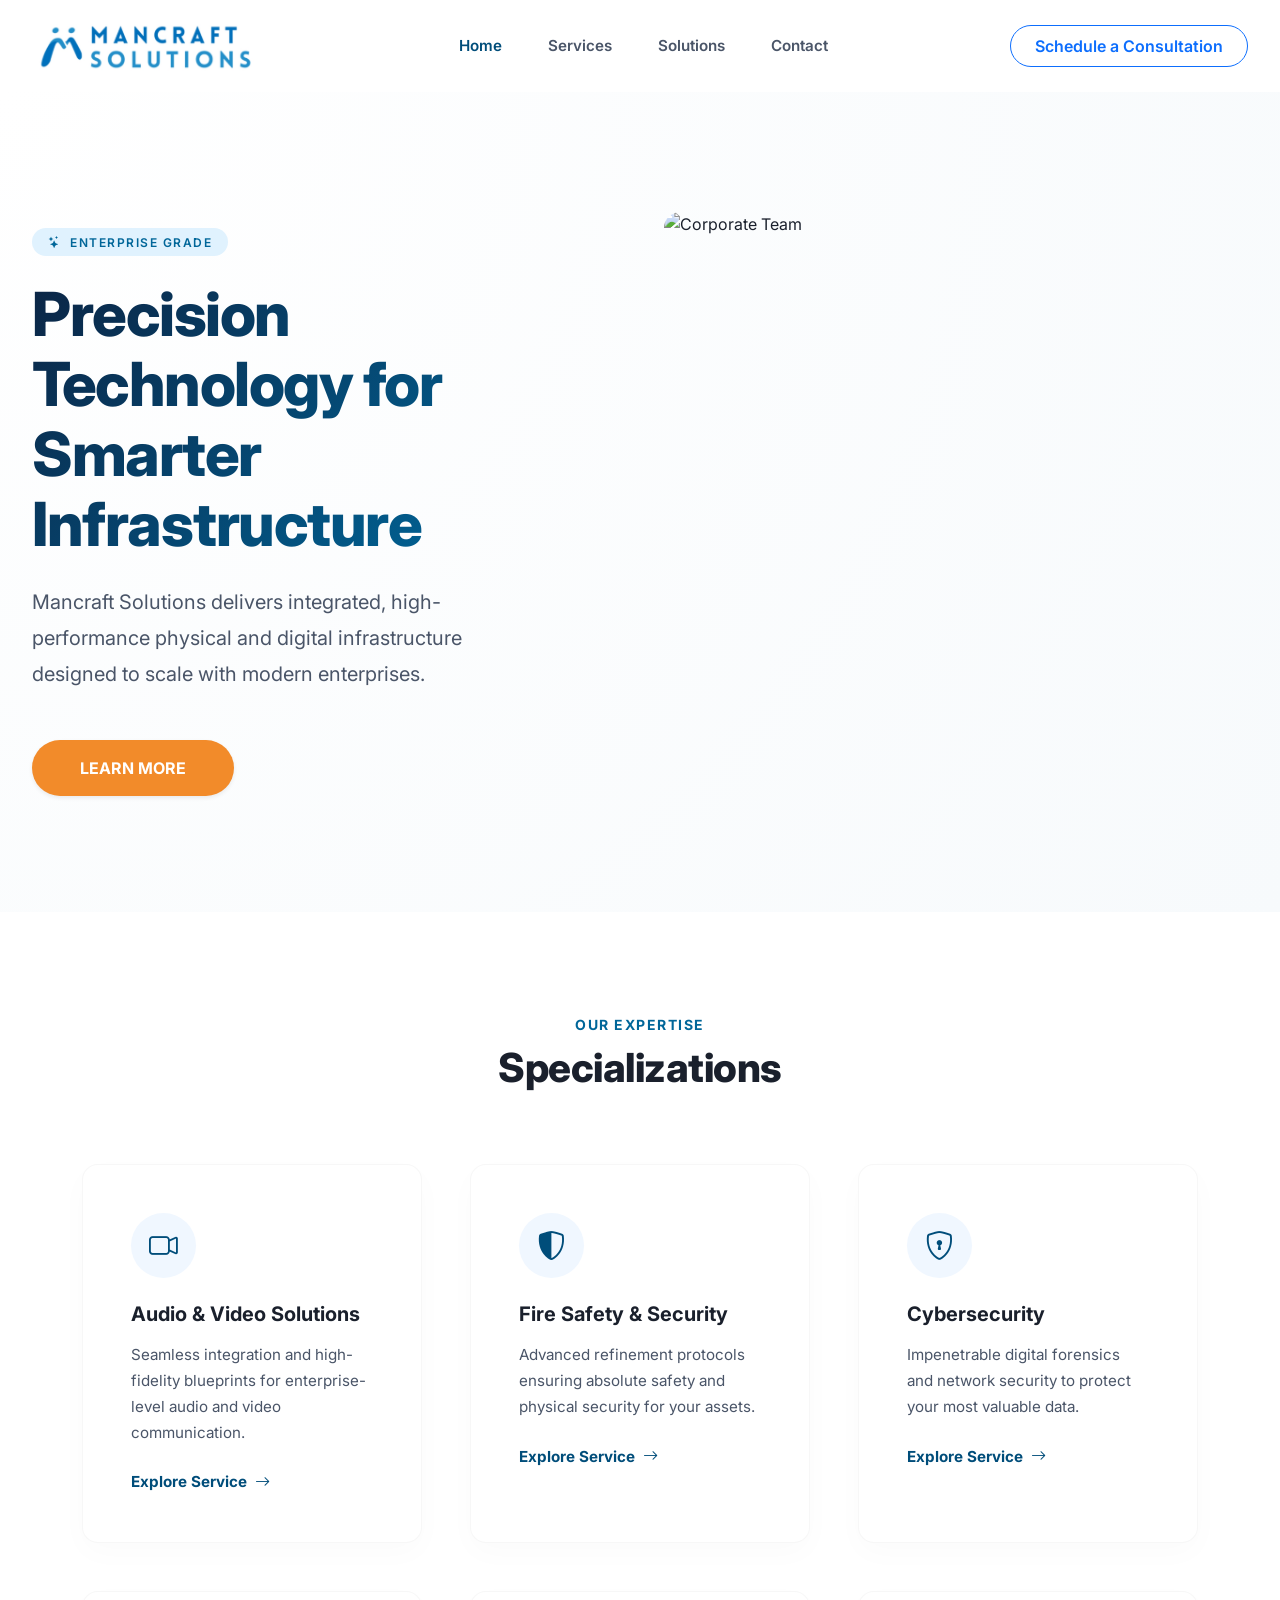
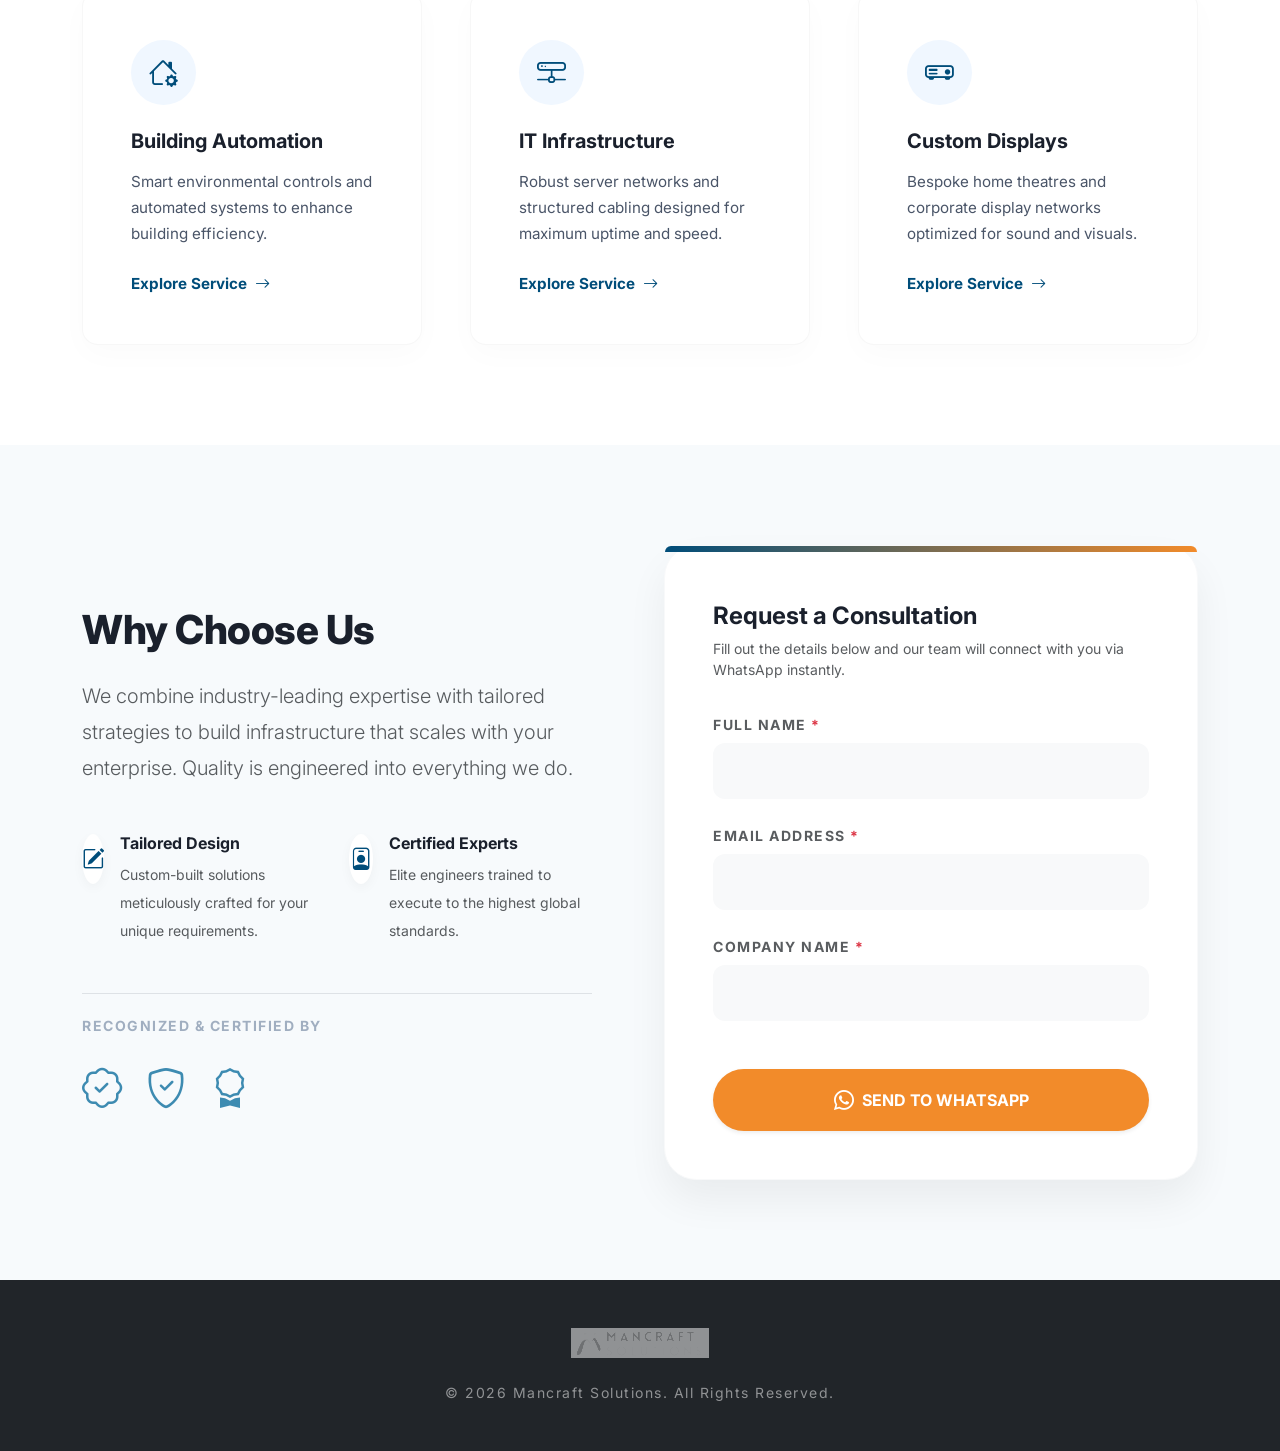
==== index.html @ 219ea787 "initial commit" ====
<!DOCTYPE html>
<html lang="en">
<head>
    <meta charset="UTF-8">
    <meta name="viewport" content="width=device-width, initial-scale=1.0">
    <title>Mancraft Solutions | Premium Infrastructure</title>
    
    <link href="https://cdn.jsdelivr.net/npm/bootstrap@5.3.0/dist/css/bootstrap.min.css" rel="stylesheet">
    <link rel="stylesheet" href="https://cdn.jsdelivr.net/npm/bootstrap-icons@1.11.1/font/bootstrap-icons.css">
    <link rel="stylesheet" href="style.css">
</head>
<body>
<nav class="navbar navbar-expand-lg bg-white py-3">
        
        <div class="container-fluid container-wide">
            
            <a class="navbar-brand" href="#">
                <img src="Picsart_26-04-26_11-43-35-209.jpg.jpeg" alt="Mancraft Solutions Logo" height="50">
            </a>

            <button class="navbar-toggler" type="button" data-bs-toggle="collapse" data-bs-target="#navbarNav">
                <span class="navbar-toggler-icon"></span>
            </button>

            <div class="collapse navbar-collapse" id="navbarNav">
                <ul class="navbar-nav mx-auto">
                    <li class="nav-item"><a class="nav-link active" href="#">Home</a></li>
                    <li class="nav-item"><a class="nav-link" href="#">Services</a></li>
                    <li class="nav-item"><a class="nav-link" href="#">Solutions</a></li>
                    <li class="nav-item"><a class="nav-link" href="#">Contact</a></li>
                </ul>
                <a href="#" class="btn btn-outline-primary rounded-pill px-4 py-2 fw-semibold">Schedule a Consultation</a>
            </div>
            
        </div>
    </nav>
    <section class="hero-section position-relative overflow-hidden">
        
        <div class="container-wide">
            <div class="row align-items-center g-5">
                
                <div class="col-lg-5 mb-5 mb-lg-0 z-index-2">
                    <span class="badge bg-primary-subtle text-primary rounded-pill px-3 py-2 mb-4 fw-semibold tracking-wide">
                        <i class="bi bi-stars me-1"></i> ENTERPRISE GRADE
                    </span>
                    
                    <h1 class="hero-title mb-4">
                        Precision Technology for Smarter Infrastructure
                    </h1>
                    <p class="hero-subtitle mb-5">
                        Mancraft Solutions delivers integrated, high-performance physical and digital infrastructure designed to scale with modern enterprises.
                    </p>
                    <div class="d-flex gap-3">
                        <a href="#" class="btn btn-brand-orange rounded-pill px-5 py-3 fw-bold shadow-sm">LEARN MORE</a>
                    </div>
                </div>

                <div class="col-lg-6 offset-lg-1">
                    <div id="heroCarousel" class="carousel slide carousel-fade rounded-4 overflow-hidden" data-bs-ride="carousel">
                        <div class="carousel-inner">
                            <div class="carousel-item active" data-bs-interval="4000">
                                <img src="https://images.unsplash.com/photo-1600880292203-757bb62b4baf?q=80&w=1000&auto=format&fit=crop" class="d-block w-100 custom-slider-img" alt="Corporate Team">
                            </div>
                            <div class="carousel-item" data-bs-interval="4000">
                                <img src="https://images.unsplash.com/photo-1573164713988-8665fc963095?q=80&w=1000&auto=format&fit=crop" class="d-block w-100 custom-slider-img" alt="Technology Infrastructure">
                            </div>
                            <div class="carousel-item" data-bs-interval="4000">
                                <img src="https://images.unsplash.com/photo-1552664730-d307ca884978?q=80&w=1000&auto=format&fit=crop" class="d-block w-100 custom-slider-img" alt="Strategy Meeting">
                            </div>
                        </div>
                    </div>
                </div>

            </div>
        </div>
    </section>
    <section class="section-padding bg-white">
        <div class="container">
            
            <div class="text-center mb-5 pb-3">
                <span class="text-uppercase text-primary fw-bold tracking-wide small">Our Expertise</span>
                <h2 class="section-title mt-2">Specializations</h2>
            </div>

            <div class="row g-4 g-lg-5">
                <div class="col-lg-4 col-md-6">
                    <div class="feature-card p-4 p-xl-5 rounded-4 h-100">
                        <div class="icon-box mb-4">
                            <i class="bi bi-camera-video"></i>
                        </div>
                        <h5 class="card-title mb-3">Audio & Video Solutions</h5>
                        <p class="card-text mb-4">
                            Seamless integration and high-fidelity blueprints for enterprise-level audio and video communication.
                        </p>
                        <a href="#" class="learn-more-link fw-bold text-decoration-none">Explore Service <i class="bi bi-arrow-right ms-1"></i></a>
                    </div>
                </div>

                <div class="col-lg-4 col-md-6">
                    <div class="feature-card p-4 p-xl-5 rounded-4 h-100">
                        <div class="icon-box mb-4">
                            <i class="bi bi-shield-shaded"></i>
                        </div>
                        <h5 class="card-title mb-3">Fire Safety & Security</h5>
                        <p class="card-text mb-4">
                            Advanced refinement protocols ensuring absolute safety and physical security for your assets.
                        </p>
                        <a href="#" class="learn-more-link fw-bold text-decoration-none">Explore Service <i class="bi bi-arrow-right ms-1"></i></a>
                    </div>
                </div>

                <div class="col-lg-4 col-md-6">
                    <div class="feature-card p-4 p-xl-5 rounded-4 h-100">
                        <div class="icon-box mb-4">
                            <i class="bi bi-shield-lock"></i>
                        </div>
                        <h5 class="card-title mb-3">Cybersecurity</h5>
                        <p class="card-text mb-4">
                            Impenetrable digital forensics and network security to protect your most valuable data.
                        </p>
                        <a href="#" class="learn-more-link fw-bold text-decoration-none">Explore Service <i class="bi bi-arrow-right ms-1"></i></a>
                    </div>
                </div>

                <div class="col-lg-4 col-md-6">
                    <div class="feature-card p-4 p-xl-5 rounded-4 h-100">
                        <div class="icon-box mb-4">
                            <i class="bi bi-house-gear"></i>
                        </div>
                        <h5 class="card-title mb-3">Building Automation</h5>
                        <p class="card-text mb-4">
                            Smart environmental controls and automated systems to enhance building efficiency.
                        </p>
                        <a href="#" class="learn-more-link fw-bold text-decoration-none">Explore Service <i class="bi bi-arrow-right ms-1"></i></a>
                    </div>
                </div>

                <div class="col-lg-4 col-md-6">
                    <div class="feature-card p-4 p-xl-5 rounded-4 h-100">
                        <div class="icon-box mb-4">
                            <i class="bi bi-hdd-network"></i>
                        </div>
                        <h5 class="card-title mb-3">IT Infrastructure</h5>
                        <p class="card-text mb-4">
                            Robust server networks and structured cabling designed for maximum uptime and speed.
                        </p>
                        <a href="#" class="learn-more-link fw-bold text-decoration-none">Explore Service <i class="bi bi-arrow-right ms-1"></i></a>
                    </div>
                </div>

                <div class="col-lg-4 col-md-6">
                    <div class="feature-card p-4 p-xl-5 rounded-4 h-100">
                        <div class="icon-box mb-4">
                            <i class="bi bi-projector"></i>
                        </div>
                        <h5 class="card-title mb-3">Custom Displays</h5>
                        <p class="card-text mb-4">
                            Bespoke home theatres and corporate display networks optimized for sound and visuals.
                        </p>
                        <a href="#" class="learn-more-link fw-bold text-decoration-none">Explore Service <i class="bi bi-arrow-right ms-1"></i></a>
                    </div>
                </div>

            </div>
        </div>
    </section>

    <section class="section-padding position-relative" style="background-color: var(--bg-light);">
        <div class="container">
            <div class="row align-items-center g-5">
                
                <div class="col-lg-6 pe-lg-5">
                    <h2 class="section-title mb-4">Why Choose Us</h2>
                    <p class="text-muted mb-5 lead" style="line-height: 1.8;">
                        We combine industry-leading expertise with tailored strategies to build infrastructure that scales with your enterprise. Quality is engineered into everything we do.
                    </p>

                    <div class="row g-4 mb-5">
                        <div class="col-sm-6">
                            <div class="d-flex align-items-start">
                                <div class="icon-box-small me-3">
                                    <i class="bi bi-pencil-square"></i>
                                </div>
                                <div>
                                    <h6 class="fw-bold mb-2">Tailored Design</h6>
                                    <p class="text-muted small mb-0 lh-lg">Custom-built solutions meticulously crafted for your unique requirements.</p>
                                </div>
                            </div>
                        </div>
                        <div class="col-sm-6">
                            <div class="d-flex align-items-start">
                                <div class="icon-box-small me-3">
                                    <i class="bi bi-person-badge"></i>
                                </div>
                                <div>
                                    <h6 class="fw-bold mb-2">Certified Experts</h6>
                                    <p class="text-muted small mb-0 lh-lg">Elite engineers trained to execute to the highest global standards.</p>
                                </div>
                            </div>
                        </div>
                    </div>

                    <div class="border-top pt-4 mt-2">
                        <h6 class="fw-bold mb-4 text-uppercase tracking-wide small" style="color: #a0aec0;">Recognized & Certified By</h6>
                        <div class="d-flex gap-4 opacity-75">
                            <i class="bi bi-patch-check fs-1 text-primary"></i>
                            <i class="bi bi-shield-check fs-1 text-primary"></i>
                            <i class="bi bi-award fs-1 text-primary"></i>
                        </div>
                    </div>
                </div>

                <div class="col-lg-6">
                    <div class="bg-white p-4 p-md-5 rounded-5 shadow-premium border border-light position-relative">
                        <div class="position-absolute top-0 start-0 w-100 rounded-top-5" style="height: 6px; background: linear-gradient(90deg, var(--brand-blue), var(--brand-orange));"></div>

                        <h4 class="fw-bold mb-2 mt-2" style="color: var(--text-dark);">Request a Consultation</h4>
                        <p class="text-muted small mb-4 pb-2">Fill out the details below and our team will connect with you via WhatsApp instantly.</p>

                        <form id="whatsappForm">
                            <div class="mb-4">
                                <label class="form-label text-muted small fw-bold tracking-wide">FULL NAME <span class="text-danger">*</span></label>
                                <input type="text" id="userName" class="form-control form-control-lg bg-light border-0" required>
                            </div>
                            <div class="mb-4">
                                <label class="form-label text-muted small fw-bold tracking-wide">EMAIL ADDRESS <span class="text-danger">*</span></label>
                                <input type="email" id="userEmail" class="form-control form-control-lg bg-light border-0" required>
                            </div>
                            <div class="mb-5">
                                <label class="form-label text-muted small fw-bold tracking-wide">COMPANY NAME <span class="text-danger">*</span></label>
                                <input type="text" id="userCompany" class="form-control form-control-lg bg-light border-0" required>
                            </div>
                            
                            <button type="submit" class="btn btn-brand-orange w-100 rounded-pill py-3 fw-bold shadow-sm d-flex align-items-center justify-content-center gap-2">
                                <i class="bi bi-whatsapp fs-5"></i> SEND TO WHATSAPP
                            </button>
                        </form>
                    </div>
                </div>

            </div>
        </div>
    </section>

    <footer class="bg-dark text-white py-5 text-center">
        <div class="container">
            <img src="Picsart_26-04-26_11-43-35-209.jpg.jpeg" alt="Logo" height="30" class="mb-4 opacity-50" style="filter: grayscale(100%) brightness(200%);">
            <p class="mb-0 small text-white-50 tracking-wide">&copy; 2026 Mancraft Solutions. All Rights Reserved.</p>
        </div>
    </footer>

    <script src="https://cdn.jsdelivr.net/npm/bootstrap@5.3.0/dist/js/bootstrap.bundle.min.js"></script>

    <script>
        document.getElementById('whatsappForm').addEventListener('submit', function(event) {
            event.preventDefault();

            const name = document.getElementById('userName').value;
            const email = document.getElementById('userEmail').value;
            const company = document.getElementById('userCompany').value;

            const phoneNumber = "YOUR_PHONE_NUMBER_HERE"; 

            const message = `Hello Mancraft Solutions!%0A%0ANew Consultation Request:%0A- Name: ${name}%0A- Email: ${email}%0A- Company: ${company}`;
            const whatsappUrl = `https://wa.me/${8088803188}?text=${message}`;

            window.open(whatsappUrl, '_blank');
        });
    </script>
</body>
</html>
---- style.css ----
/* =========================================
   GLOBAL STYLES & TYPOGRAPHY
   ========================================= */
/* Imported heavier font weights (800) for premium titles */
@import url('https://fonts.googleapis.com/css2?family=Inter:wght@400;500;600;700;800&display=swap');

:root {
    --brand-blue: #004d7a; /* Deepened the blue slightly for better corporate contrast */
    --brand-blue-light: #006699;
    --brand-orange: #f28b2a; 
    --text-dark: #1a202c; /* Almost black for razor-sharp readability */
    --text-muted: #4a5568;   
    --bg-light: #f7fafc; /* Softer, cooler off-white */
}


/* Custom Wide Layout - Put this near the top of style.css */
.container-wide {
    width: 100%;
    max-width: 1536px; 
    margin-right: auto;
    margin-left: auto;
    padding-right: 2rem;
    padding-left: 2rem;
}

body {
    font-family: 'Inter', sans-serif;
    background-color: var(--bg-light);
    color: var(--text-dark);
    -webkit-font-smoothing: antialiased; /* Makes fonts look sharper on screens */
}

/* Reusable Typography Utilities */
.tracking-wide { letter-spacing: 1.5px; }
.section-title {
    font-weight: 800;
    font-size: 2.5rem;
    color: var(--text-dark);
    letter-spacing: -0.5px;
}
.section-padding {
    padding: 100px 0; /* Massive breathing room for premium feel */
}

/* =========================================
   NAVIGATION BAR
   ========================================= */
.navbar {
    background-color: rgba(255, 255, 255, 0.95) !important;
    backdrop-filter: blur(10px); /* Gives the header a slight glass effect when scrolling */
    box-shadow: 0 4px 20px rgba(0, 0, 0, 0.03); 
}

.navbar-nav .nav-link {
    font-weight: 600;
    font-size: 0.95rem;
    color: var(--text-muted);
    margin: 0 15px;
    transition: color 0.3s ease;
}

.navbar-nav .nav-link:hover, .navbar-nav .nav-link.active {
    color: var(--brand-blue) !important;
}

/* =========================================
   HERO SECTION 
   ========================================= */
.hero-section {
    padding: 120px 0 100px 0;
    background: radial-gradient(circle at top left, #ffffff 0%, var(--bg-light) 100%);
}

.hero-title {
    font-size: 3.8rem; 
    font-weight: 800;
    line-height: 1.15;
    letter-spacing: -1.5px; /* Tucks letters in tightly */
    /* This creates the painted gradient text effect */
    background: linear-gradient(135deg, #0b2545 0%, var(--brand-blue-light) 100%);
    -webkit-background-clip: text;
    -webkit-text-fill-color: transparent;
}

.hero-subtitle {
    color: var(--text-muted);
    font-size: 1.25rem;
    line-height: 1.8;
}

/* Buttons */
.btn-brand-orange {
    background-color: var(--brand-orange);
    color: #ffffff !important;
    border: none;
    transition: all 0.3s ease;
}

.btn-brand-orange:hover {
    background-color: #d9781f; 
    transform: translateY(-3px); 
    box-shadow: 0 10px 20px rgba(242, 139, 42, 0.25) !important; 
}

.bg-primary-subtle { background-color: #e0f2fe !important; }
.text-primary { color: var(--brand-blue-light) !important; }

/* Image Styling */
.custom-slider-img {
    height: 550px; 
    object-fit: cover; 
}
.shadow-premium {
    box-shadow: 0 20px 40px rgba(0, 0, 0, 0.06); /* Large, highly diffused shadow */
}

/* =========================================
   SPECIALIZATIONS CARDS
   ========================================= */
.feature-card {
    background-color: #ffffff;
    border: 1px solid rgba(0,0,0,0.03); 
    box-shadow: 0 10px 30px rgba(0, 0, 0, 0.02); 
    transition: all 0.4s cubic-bezier(0.165, 0.84, 0.44, 1); 
}

.feature-card:hover {
    border-color: rgba(0, 102, 153, 0.1); 
    box-shadow: 0 20px 40px rgba(0, 102, 153, 0.08); 
    transform: translateY(-8px); 
}

/* Circular Icon Wrappers */
.icon-box {
    width: 65px;
    height: 65px;
    background-color: #f0f7ff;
    border-radius: 50%;
    display: flex;
    align-items: center;
    justify-content: center;
    color: var(--brand-blue);
    font-size: 1.8rem;
    transition: all 0.3s ease;
}

.feature-card:hover .icon-box {
    background-color: var(--brand-blue);
    color: #ffffff;
}

.card-title {
    font-weight: 700;
    color: var(--text-dark);
}

.card-text {
    color: var(--text-muted);
    font-size: 0.95rem;
    line-height: 1.7;
}

.learn-more-link {
    color: var(--brand-blue);
    font-size: 0.95rem;
    transition: color 0.3s ease;
}

.learn-more-link:hover {
    color: var(--brand-orange); 
}

/* =========================================
   WHY US & FORM
   ========================================= */
.icon-box-small {
    width: 50px;
    height: 50px;
    background-color: #ffffff;
    border-radius: 50%;
    display: flex;
    align-items: center;
    justify-content: center;
    color: var(--brand-blue);
    font-size: 1.4rem;
    box-shadow: 0 4px 12px rgba(0,0,0,0.04);
}

.form-control-lg {
    font-size: 1rem;
    padding: 1rem 1.25rem;
    border-radius: 12px;
}

.form-control:focus {
    background-color: #ffffff !important;
    border: 1px solid var(--brand-blue) !important;
    box-shadow: 0 0 0 4px rgba(0, 102, 153, 0.1);
}

/* Carousel (Slider) Images - Responsive Heights */
.custom-slider-img {
    height: 350px; /* Default: Shorter height for Mobile screens so it doesn't take over the phone */
    object-fit: cover; 
    object-position: center; 
}

/* THE MAGIC: Media Query for Desktop */
@media (min-width: 992px) {
    .custom-slider-img {
        height: 600px; /* Overrides the 350px and makes it tall and majestic ONLY on large desktop screens */
    }
}
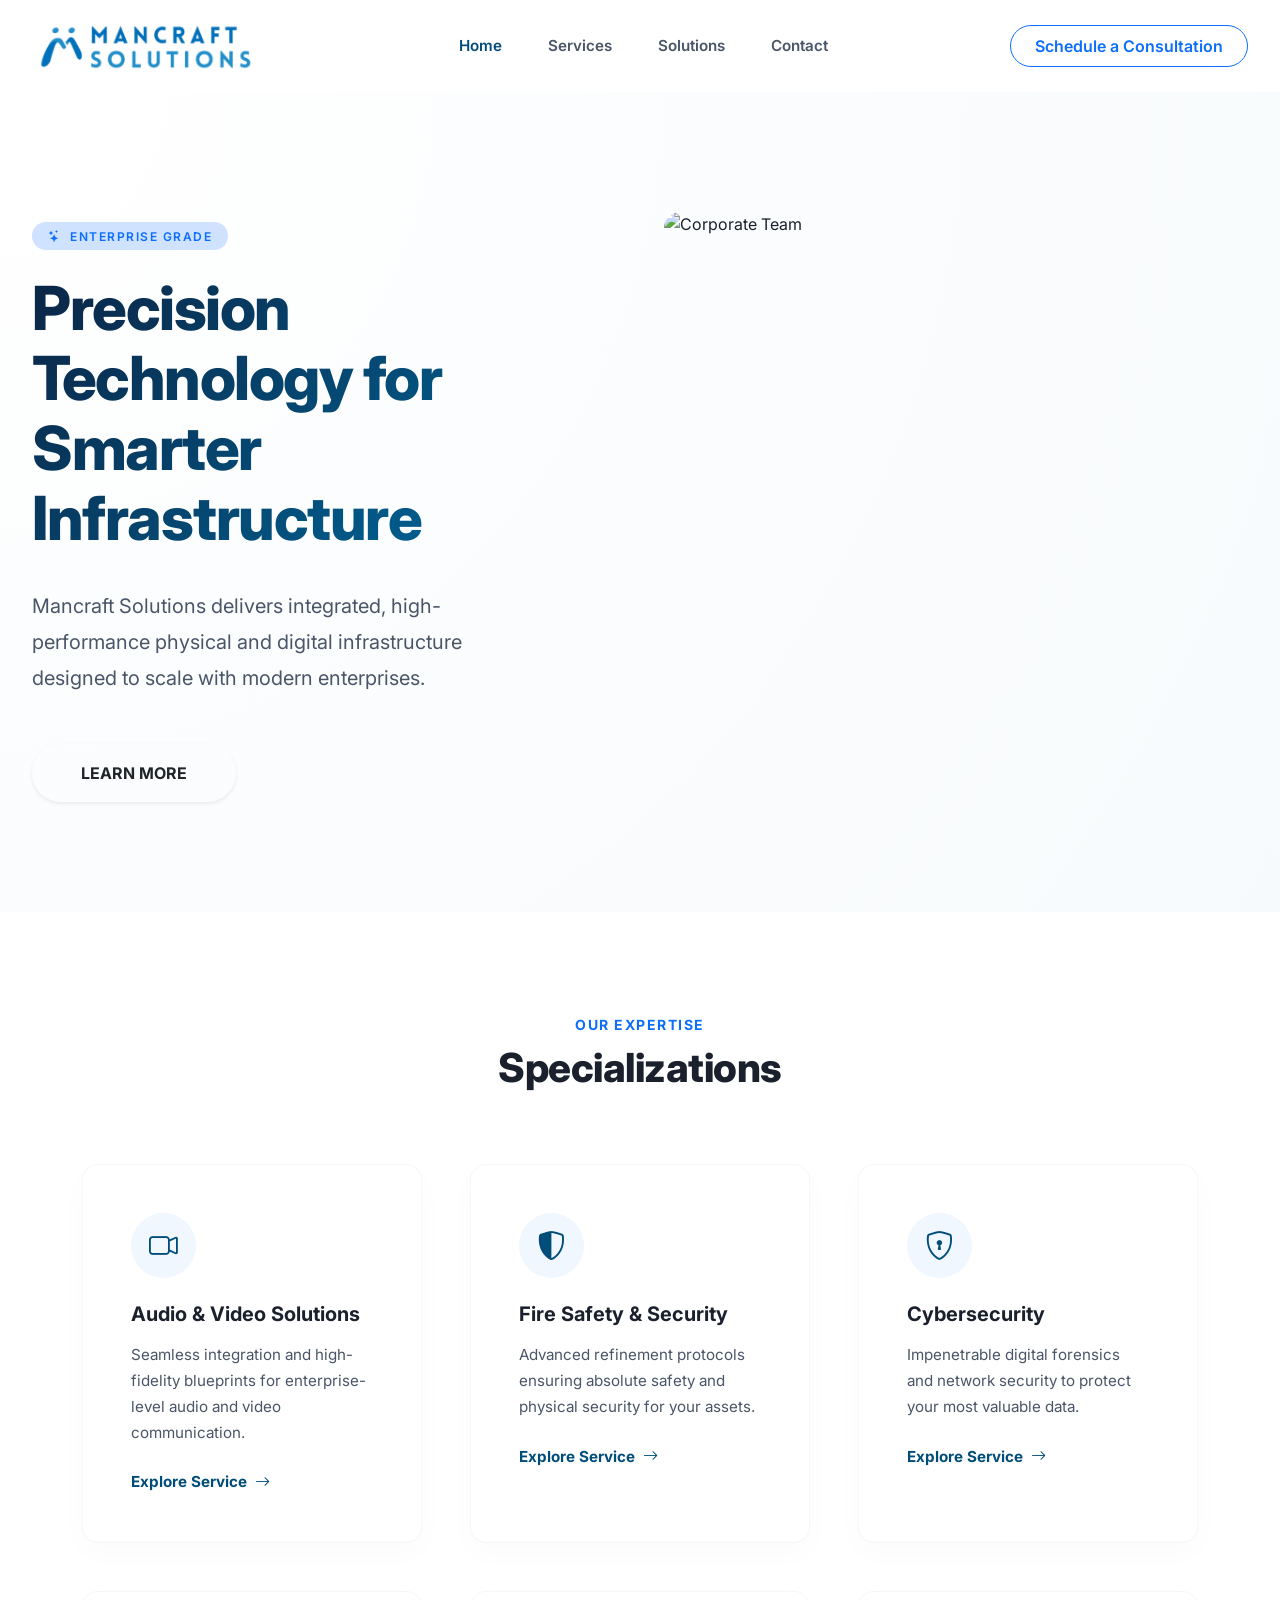
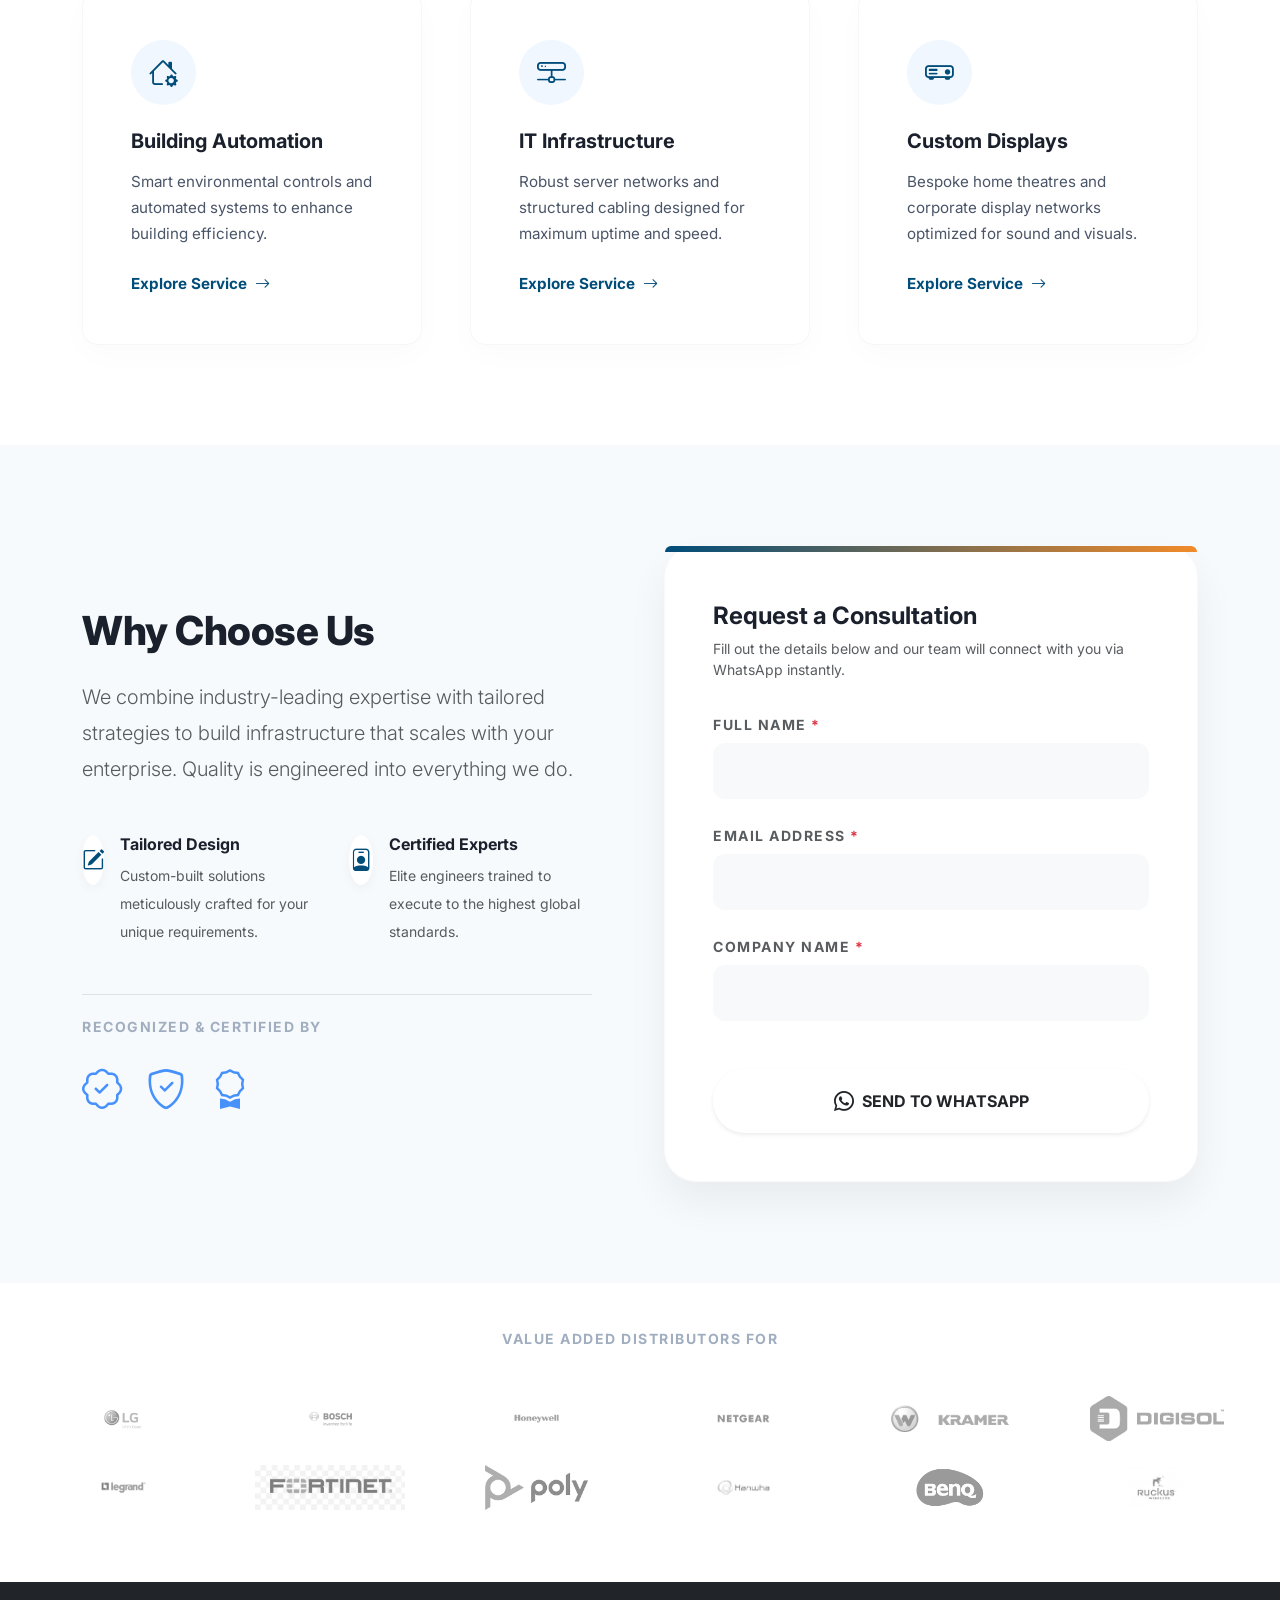
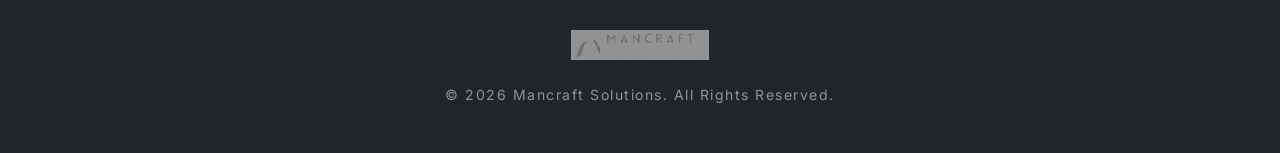
==== commit b44d3eac: "updated commit" ====
--- a/index.html
+++ b/index.html
@@ -14,7 +14,7 @@
         
         <div class="container-fluid container-wide">
             
-            <a class="navbar-brand" href="#">
+            <a class="navbar-brand" href="index.html">
                 <img src="Picsart_26-04-26_11-43-35-209.jpg.jpeg" alt="Mancraft Solutions Logo" height="50">
             </a>
 
@@ -24,17 +24,17 @@
 
             <div class="collapse navbar-collapse" id="navbarNav">
                 <ul class="navbar-nav mx-auto">
-                    <li class="nav-item"><a class="nav-link active" href="#">Home</a></li>
-                    <li class="nav-item"><a class="nav-link" href="#">Services</a></li>
-                    <li class="nav-item"><a class="nav-link" href="#">Solutions</a></li>
-                    <li class="nav-item"><a class="nav-link" href="#">Contact</a></li>
+                    <li class="nav-item"><a class="nav-link active" href="index.html">Home</a></li>
+                    <li class="nav-item"><a class="nav-link" href="services.html">Services</a></li>
+                    <li class="nav-item"><a class="nav-link" href="solutions.html">Solutions</a></li>
+                    <li class="nav-item"><a class="nav-link" href="contact.html">Contact</a></li>
                 </ul>
-                <a href="#" class="btn btn-outline-primary rounded-pill px-4 py-2 fw-semibold">Schedule a Consultation</a>
+                <a href="contact.html" class="btn btn-outline-primary rounded-pill px-4 py-2 fw-semibold">Schedule a Consultation</a>
             </div>
             
         </div>
     </nav>
-    <section class="hero-section position-relative overflow-hidden">
+ <section class="hero-section position-relative overflow-hidden">
         
         <div class="container-wide">
             <div class="row align-items-center g-5">
@@ -74,6 +74,7 @@
             </div>
         </div>
     </section>
+
     <section class="section-padding bg-white">
         <div class="container">
             
@@ -242,6 +243,57 @@
         </div>
     </section>
 
+    <section class="py-5 bg-white border-top border-light">
+        <div class="container-wide">
+            
+            <div class="text-center mb-5">
+                <h6 class="fw-bold text-uppercase tracking-wide small" style="color: #a0aec0;">Value Added Distributors For</h6>
+            </div>
+            
+            <div class="row row-cols-2 row-cols-md-4 row-cols-lg-6 g-4 justify-content-center align-items-center pb-4">
+                
+                <div class="col text-center">
+                    <img src="a0e84c18c88ca500bfd811712598dd93.png
+                    " alt="LG" class="brand-logo-img">
+                </div>
+                <div class="col text-center">
+                    <img src="c81843cb312c2da86618489edeb41fdf.png" alt="Bosch" class="brand-logo-img">
+                </div>
+                <div class="col text-center">
+                    <img src="31f847c2429c0f8081433e64e600247b.png" alt="Honeywell" class="brand-logo-img">
+                </div>
+                <div class="col text-center">
+                    <img src="Netgear-Logo.wine.png" alt="Netgear" class="brand-logo-img">
+                </div>
+                <div class="col text-center">
+                    <img src="kraner.png" alt="Kramer" class="brand-logo-img">
+                </div>
+                <div class="col text-center">
+                    <img src="digisol.png" alt="Digisol" class="brand-logo-img">
+                </div>
+                <div class="col text-center">
+                    <img src="legrand.png" alt="Legrand" class="brand-logo-img">
+                </div>
+                <div class="col text-center">
+                    <img src="fortinet.webp" alt="Fortinet" class="brand-logo-img">
+                </div>
+                <div class="col text-center">
+                    <img src="poly.png" alt="Poly" class="brand-logo-img">
+                </div>
+                <div class="col text-center">
+                    <img src="hanwa.png" alt="Hanwha" class="brand-logo-img">
+                </div>
+                <div class="col text-center">
+                    <img src="benq.png" alt="BenQ" class="brand-logo-img">
+                </div>
+                <div class="col text-center">
+                    <img src="ruckus.png" alt="Ruckus" class="brand-logo-img">
+                </div>
+
+            </div>
+        </div>
+    </section>
+
     <footer class="bg-dark text-white py-5 text-center">
         <div class="container">
             <img src="Picsart_26-04-26_11-43-35-209.jpg.jpeg" alt="Logo" height="30" class="mb-4 opacity-50" style="filter: grayscale(100%) brightness(200%);">
--- a/style.css
+++ b/style.css
@@ -67,54 +67,65 @@
 /* =========================================
    HERO SECTION 
    ========================================= */
+/* =========================================
+   HERO SECTION (RESPONSIVE FIX)
+   ========================================= */
+/* 1. MOBILE-FIRST STYLES (These apply to phones) */
 .hero-section {
-    padding: 120px 0 100px 0;
+    padding: 60px 0 60px 0; /* Much less empty space on mobile */
     background: radial-gradient(circle at top left, #ffffff 0%, var(--bg-light) 100%);
 }
 
 .hero-title {
-    font-size: 3.8rem; 
+    font-size: 2.5rem; /* Shrunk down so it fits perfectly on a phone screen */
     font-weight: 800;
-    line-height: 1.15;
-    letter-spacing: -1.5px; /* Tucks letters in tightly */
-    /* This creates the painted gradient text effect */
+    line-height: 1.2;
+    letter-spacing: -1px; 
     background: linear-gradient(135deg, #0b2545 0%, var(--brand-blue-light) 100%);
     -webkit-background-clip: text;
     -webkit-text-fill-color: transparent;
+    padding-bottom: 10px; /* FIX: Prevents mobile browsers from chopping off the bottom of letters like 'y' and 'g' */
 }
 
 .hero-subtitle {
     color: var(--text-muted);
-    font-size: 1.25rem;
-    line-height: 1.8;
-}
-
-/* Buttons */
-.btn-brand-orange {
-    background-color: var(--brand-orange);
-    color: #ffffff !important;
-    border: none;
-    transition: all 0.3s ease;
-}
-
-.btn-brand-orange:hover {
-    background-color: #d9781f; 
-    transform: translateY(-3px); 
-    box-shadow: 0 10px 20px rgba(242, 139, 42, 0.25) !important; 
-}
-
-.bg-primary-subtle { background-color: #e0f2fe !important; }
-.text-primary { color: var(--brand-blue-light) !important; }
+    font-size: 1.1rem; /* Slightly smaller for mobile */
+    line-height: 1.6;
+}
 
 /* Image Styling */
 .custom-slider-img {
-    height: 550px; 
+    height: 350px; /* Shorter image so it doesn't hog the whole phone screen */
     object-fit: cover; 
 }
 .shadow-premium {
-    box-shadow: 0 20px 40px rgba(0, 0, 0, 0.06); /* Large, highly diffused shadow */
-}
-
+    box-shadow: 0 20px 40px rgba(0, 0, 0, 0.06); 
+}
+
+/* -----------------------------------------
+   2. DESKTOP STYLES (Media Query)
+   ----------------------------------------- */
+/* When the screen gets wider than a tablet (992px), these rules OVERRIDE the mobile ones above */
+@media (min-width: 992px) {
+    .hero-section {
+        padding: 120px 0 100px 0; /* Brings back the massive premium breathing room */
+    }
+    
+    .hero-title {
+        font-size: 3.8rem; /* Brings back the giant, punchy desktop text */
+        line-height: 1.15;
+        letter-spacing: -1.5px;
+    }
+    
+    .hero-subtitle {
+        font-size: 1.25rem;
+        line-height: 1.8;
+    }
+    
+    .custom-slider-img {
+        height: 600px; /* Makes the image tall and cinematic again */
+    }
+}
 /* =========================================
    SPECIALIZATIONS CARDS
    ========================================= */
@@ -211,4 +222,125 @@
     .custom-slider-img {
         height: 600px; /* Overrides the 350px and makes it tall and majestic ONLY on large desktop screens */
     }
+}
+
+
+/* =========================================
+   BRANDS SECTION (LOGO GRID)
+   ========================================= */
+.brand-logo-img {
+    height: 45px;          /* Locks the height so the row is perfectly straight */
+    width: 150px;          /* Gives wide logos room to stretch */
+    object-fit: contain;   /* Prevents the image from squishing or distorting */
+    
+    /* Erases solid white backgrounds from downloaded JPGs */
+    mix-blend-mode: multiply; 
+    
+    /* Premium Hover Effect (Starts muted/grey, turns full color on hover) */
+    filter: grayscale(100%) opacity(50%); 
+    transition: all 0.3s ease;
+    cursor: pointer;
+}
+
+.brand-logo-img:hover {
+    filter: grayscale(0%) opacity(100%);
+    transform: translateY(-3px); /* Subtle lift effect */
+}
+
+
+/* =========================================
+   INNER PAGE STYLES (Services Header)
+   ========================================= */
+.inner-page-header {
+    /* Made the dark blue even richer to make the white text pop */
+    background: linear-gradient(135deg, #021224 0%, var(--brand-blue) 100%);
+    padding: 140px 0 100px 0; /* Massive breathing room */
+}
+
+/* Premium Desktop Typography */
+.inner-hero-title {
+    color: #ffffff;
+    font-size: 4rem; /* Massive, bold sizing */
+    font-weight: 800; /* Uses that heavy Inter font we imported */
+    line-height: 1.1;
+    letter-spacing: -1.5px; /* Tucks the letters tightly together */
+}
+
+/* The Highlight Gradient Effect */
+.text-orange-gradient {
+    background: linear-gradient(135deg, var(--brand-orange) 0%, #ffb347 100%);
+    -webkit-background-clip: text;
+    -webkit-text-fill-color: transparent;
+    padding-bottom: 5px; /* Prevents text clipping */
+}
+
+/* Subtitle Readability */
+.inner-hero-subtitle {
+    color: rgba(255, 255, 255, 0.8); /* Slightly transparent white reduces eye strain */
+    font-size: 1.25rem;
+    line-height: 1.8;
+    max-width: 700px;
+    font-weight: 400;
+}
+
+/* Mobile Responsiveness (Crucial so it doesn't break on phones) */
+@media (max-width: 991px) {
+    .inner-page-header { padding: 80px 0 60px 0; }
+    .inner-hero-title { font-size: 2.5rem; letter-spacing: -1px; }
+    .inner-hero-subtitle { font-size: 1.1rem; }
+}
+
+
+
+/* Contact Page Card Hover */
+.contact-card {
+    transition: transform 0.3s ease, box-shadow 0.3s ease;
+}
+.contact-card:hover {
+    transform: translateY(-5px);
+    box-shadow: 0 25px 50px rgba(0, 0, 0, 0.08);
+}
+
+
+/* =========================================
+   SOLUTIONS PAGE - INTERACTIVE TABS
+   ========================================= */
+.custom-tab {
+    color: var(--text-muted) !important;
+    font-weight: 600;
+    padding: 12px 30px !important;
+    border-radius: 50px !important;
+    background-color: #f8fbff !important;
+    border: 1px solid #e2e8f0 !important;
+    transition: all 0.3s ease !important;
+}
+
+.custom-tab:hover {
+    color: var(--brand-blue) !important;
+    border-color: var(--brand-blue) !important;
+}
+
+/* When a user clicks the tab, it turns solid blue */
+.nav-pills .nav-link.active.custom-tab {
+    background-color: var(--brand-blue) !important;
+    color: #ffffff !important;
+    border-color: var(--brand-blue) !important;
+    box-shadow: 0 8px 20px rgba(0, 102, 153, 0.2);
+}
+
+/* Smooth fade animation for the content */
+.tab-content .tab-pane {
+    transition: opacity 0.4s ease-in-out;
+}
+
+
+
+
+/* =========================================
+   EXPERTISE PAGE STYLES
+   ========================================= */
+@media (min-width: 768px) {
+    .border-end-md {
+        border-right: 1px solid #e2e8f0;
+    }
 }
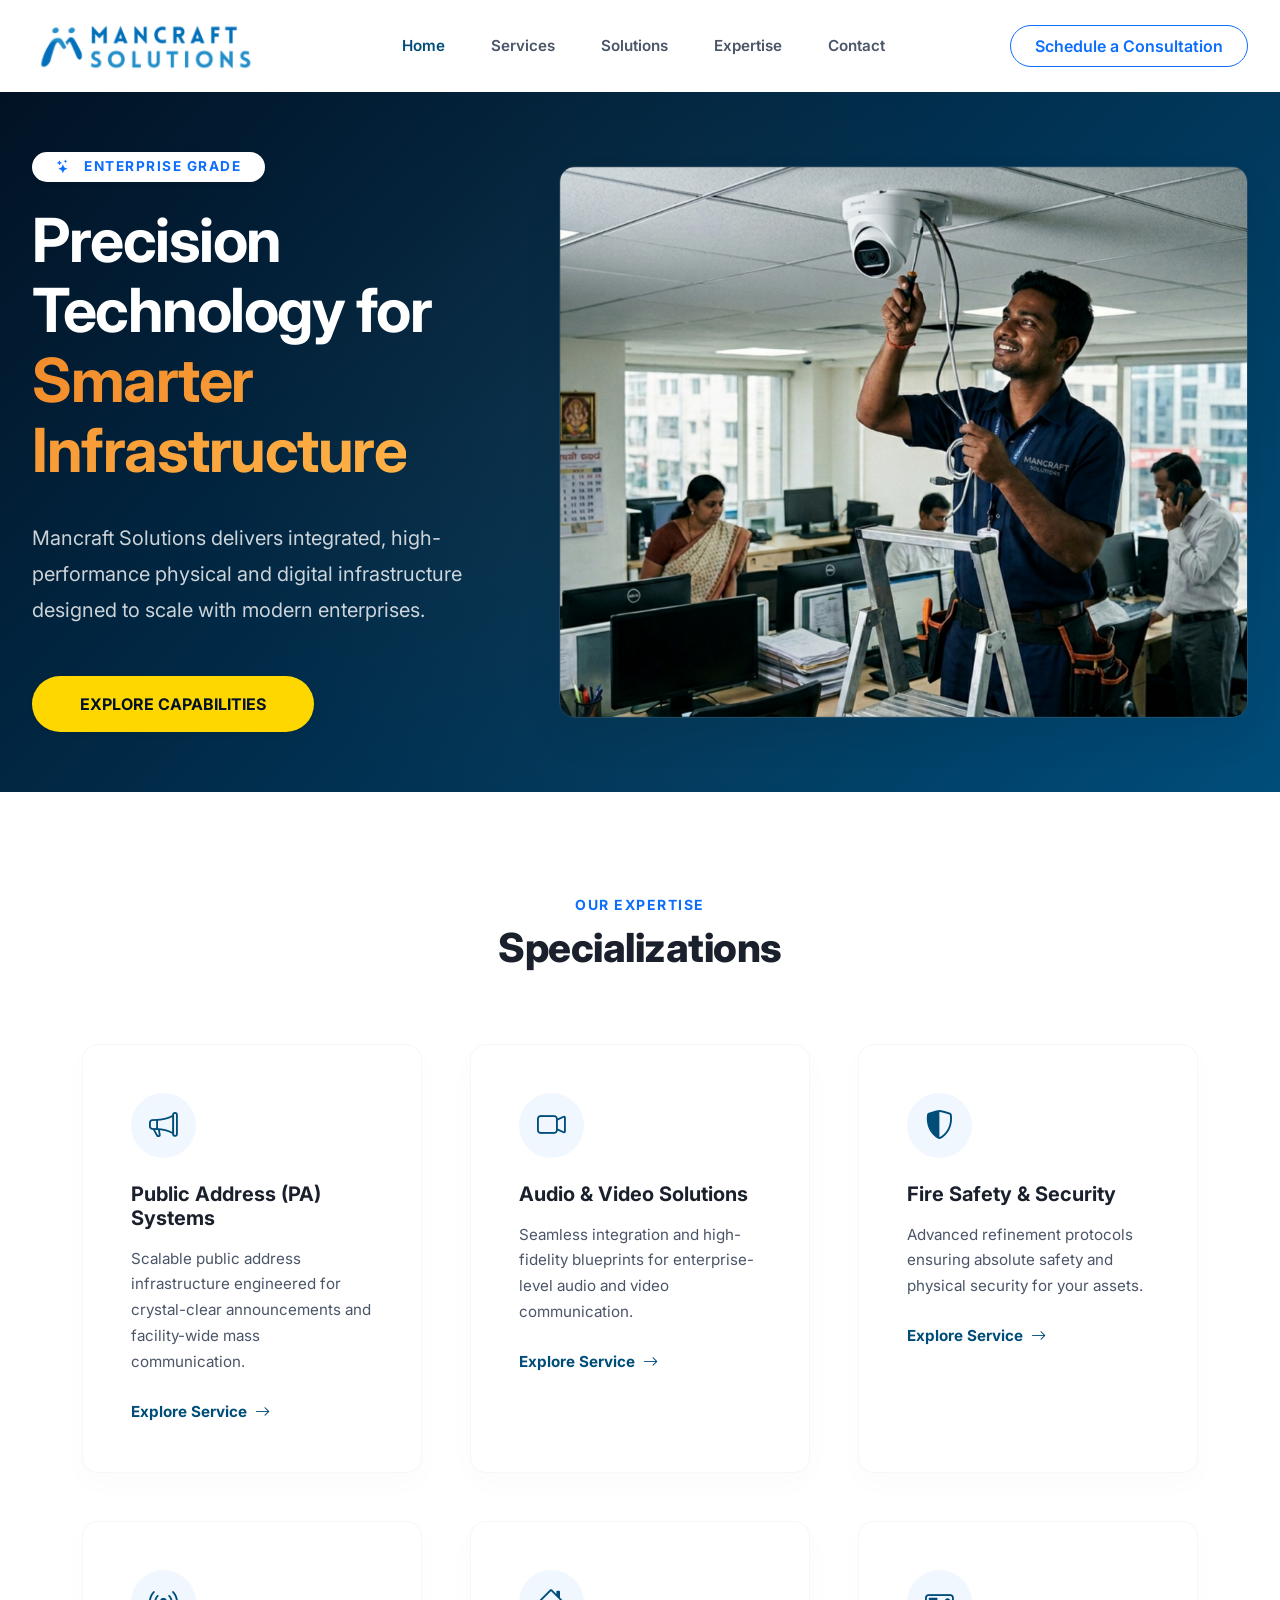
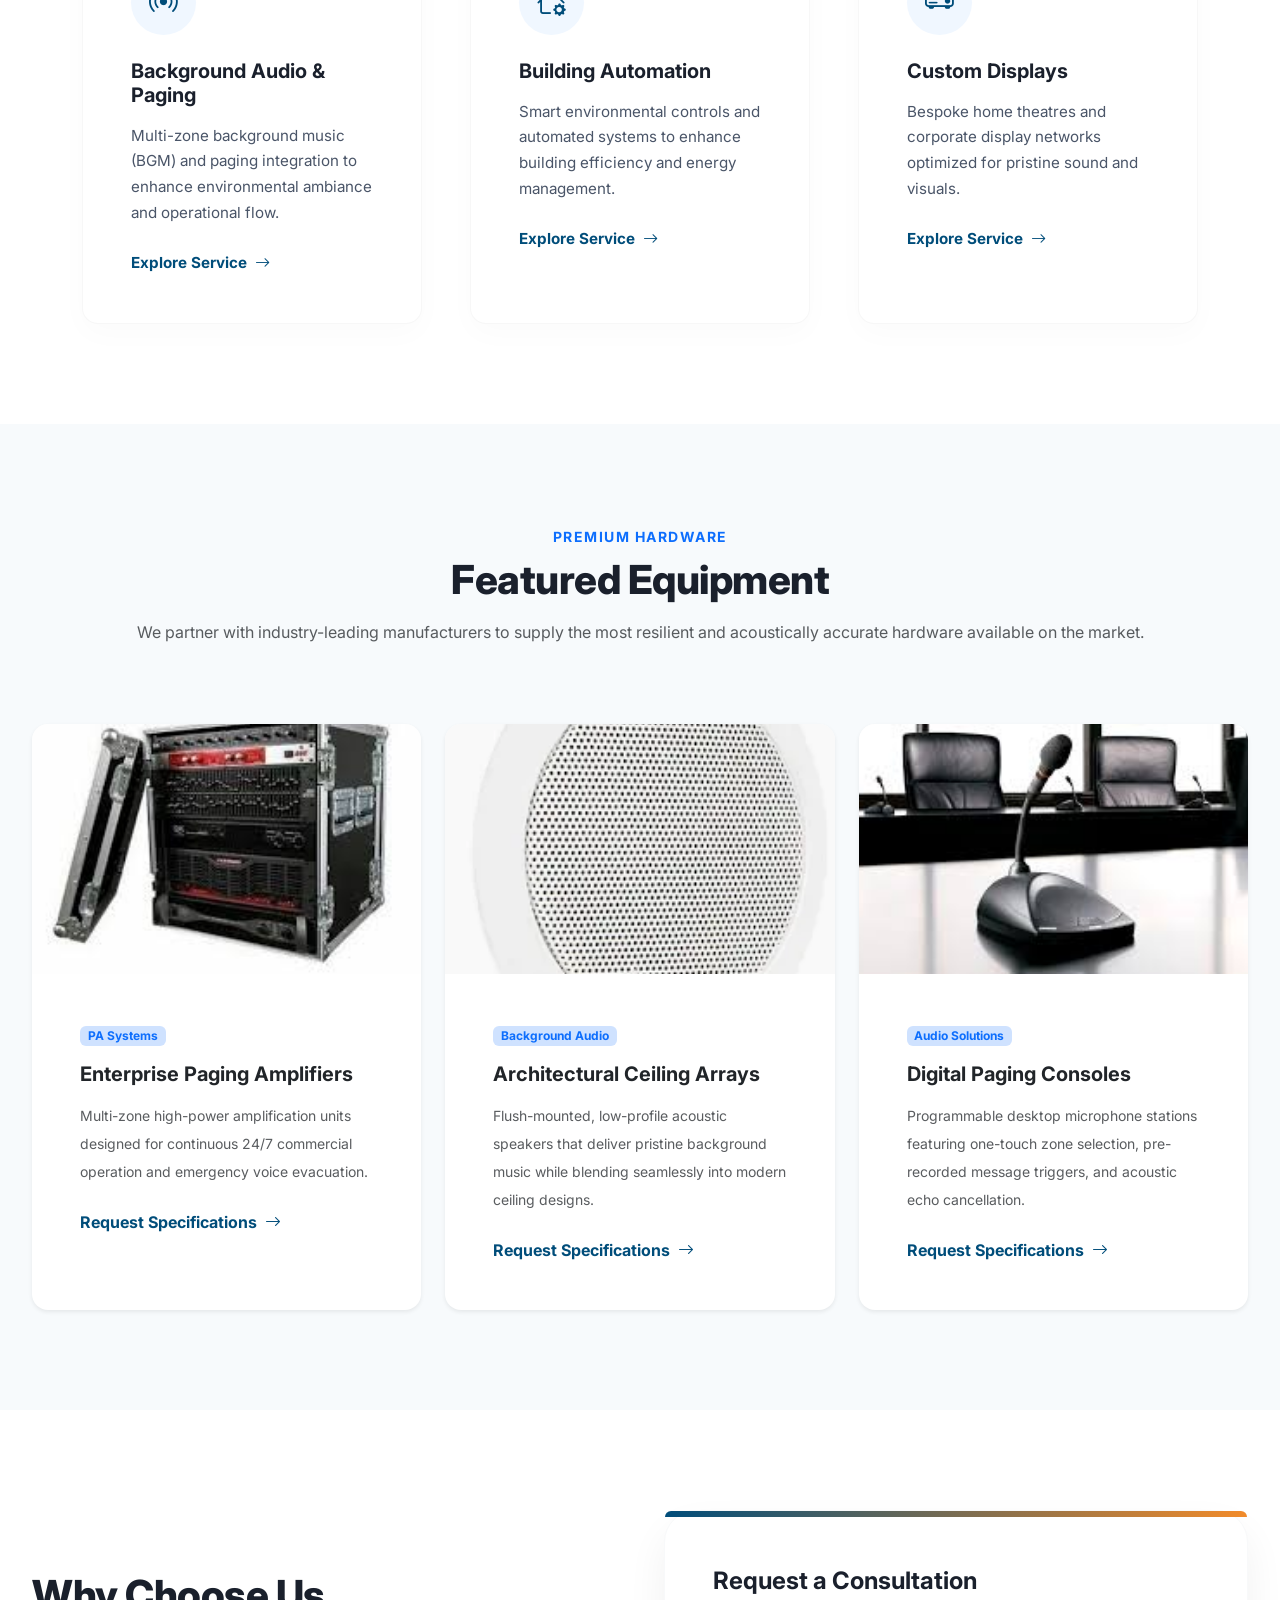
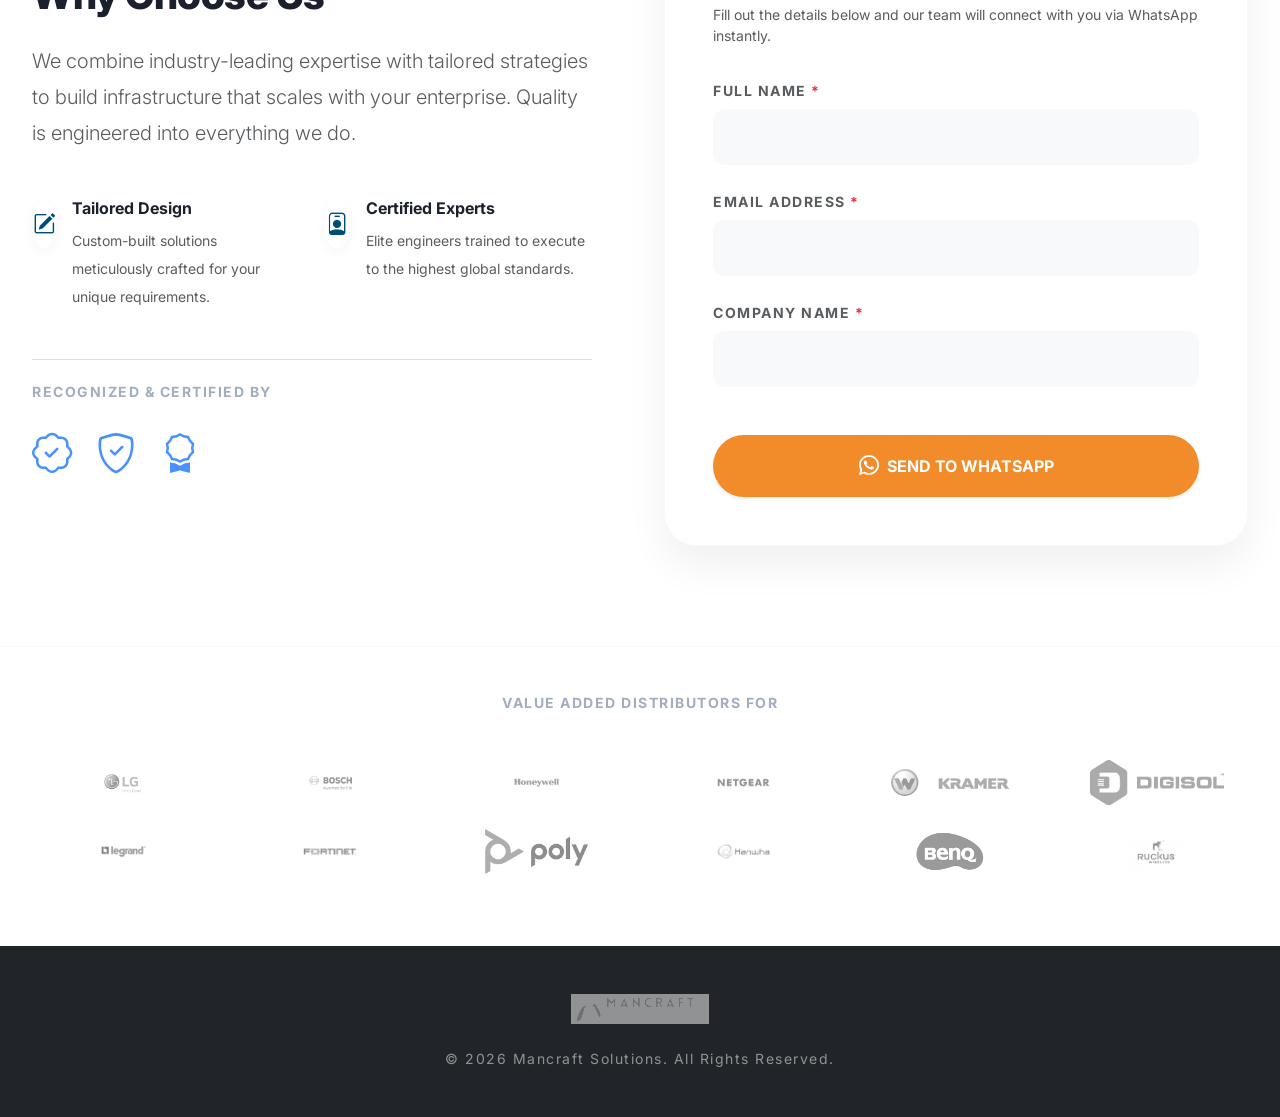
==== commit 2e05d59d: "fixes" ====
--- a/index.html
+++ b/index.html
@@ -10,8 +10,11 @@
     <link rel="stylesheet" href="style.css">
 </head>
 <body>
-<nav class="navbar navbar-expand-lg bg-white py-3">
-        
+    
+    <!-- =========================
+         NAVIGATION BAR
+         ========================= -->
+    <nav class="navbar navbar-expand-lg bg-white py-3">
         <div class="container-fluid container-wide">
             
             <a class="navbar-brand" href="index.html">
@@ -27,6 +30,7 @@
                     <li class="nav-item"><a class="nav-link active" href="index.html">Home</a></li>
                     <li class="nav-item"><a class="nav-link" href="services.html">Services</a></li>
                     <li class="nav-item"><a class="nav-link" href="solutions.html">Solutions</a></li>
+                    <li class="nav-item"><a class="nav-link" href="expertise.html">Expertise</a></li>
                     <li class="nav-item"><a class="nav-link" href="contact.html">Contact</a></li>
                 </ul>
                 <a href="contact.html" class="btn btn-outline-primary rounded-pill px-4 py-2 fw-semibold">Schedule a Consultation</a>
@@ -34,47 +38,60 @@
             
         </div>
     </nav>
- <section class="hero-section position-relative overflow-hidden">
+
+    <!-- =========================
+         HERO SECTION (FIXED SIZING & SPACING)
+         ========================= -->
+    <section class="hero-section position-relative overflow-hidden" style="background: linear-gradient(135deg, #021224 0%, var(--brand-blue) 100%);">
+        <div class="position-absolute top-50 start-50 translate-middle w-100 h-100" style="background: radial-gradient(circle, rgba(242,139,42,0.05) 0%, rgba(0,0,0,0) 60%);"></div>
         
-        <div class="container-wide">
-            <div class="row align-items-center g-5">
+        <div class="container-wide position-relative z-index-2">
+            <div class="row align-items-center g-4 g-lg-5">
                 
-                <div class="col-lg-5 mb-5 mb-lg-0 z-index-2">
-                    <span class="badge bg-primary-subtle text-primary rounded-pill px-3 py-2 mb-4 fw-semibold tracking-wide">
-                        <i class="bi bi-stars me-1"></i> ENTERPRISE GRADE
+                <div class="col-lg-5 mb-4 mb-lg-0">
+                    <span class="badge bg-white text-primary rounded-pill px-4 py-2 mb-4 fw-bold tracking-wide shadow-sm" style="font-size: 0.85rem;">
+                        <i class="bi bi-stars me-2"></i> ENTERPRISE GRADE
                     </span>
                     
-                    <h1 class="hero-title mb-4">
-                        Precision Technology for Smarter Infrastructure
+                    <h1 class="hero-title text-white fw-bold mb-4" style="line-height: 1.15; letter-spacing: -1.5px;">
+                        Precision Technology for <br>
+                        <span class="text-orange-gradient">Smarter Infrastructure</span>
                     </h1>
-                    <p class="hero-subtitle mb-5">
+                    
+                    <p class="mb-4 mb-lg-5" style="color: rgba(255, 255, 255, 0.8); font-size: 1.25rem; line-height: 1.8;">
                         Mancraft Solutions delivers integrated, high-performance physical and digital infrastructure designed to scale with modern enterprises.
                     </p>
+                    
                     <div class="d-flex gap-3">
-                        <a href="#" class="btn btn-brand-orange rounded-pill px-5 py-3 fw-bold shadow-sm">LEARN MORE</a>
-                    </div>
-                </div>
-
-                <div class="col-lg-6 offset-lg-1">
-                    <div id="heroCarousel" class="carousel slide carousel-fade rounded-4 overflow-hidden" data-bs-ride="carousel">
+                        <a href="services.html" class="btn rounded-pill px-5 py-3 fw-bold shadow-sm" style="background-color: #FFD700; color: #021224; border: none; box-shadow: 0 8px 20px rgba(255, 215, 0, 0.3);">
+                            EXPLORE CAPABILITIES
+                        </a>
+                    </div>
+                </div>
+
+                <div class="col-lg-7">
+                    <div id="heroCarousel" class="carousel slide carousel-fade rounded-4 overflow-hidden shadow-premium border border-secondary border-opacity-25" data-bs-ride="carousel">
                         <div class="carousel-inner">
                             <div class="carousel-item active" data-bs-interval="4000">
-                                <img src="https://images.unsplash.com/photo-1600880292203-757bb62b4baf?q=80&w=1000&auto=format&fit=crop" class="d-block w-100 custom-slider-img" alt="Corporate Team">
+                                <img src="Gemini_Generated_Image_b769cib769cib769.png" class="d-block w-100 custom-slider-img" alt="PA System Installation">
                             </div>
                             <div class="carousel-item" data-bs-interval="4000">
-                                <img src="https://images.unsplash.com/photo-1573164713988-8665fc963095?q=80&w=1000&auto=format&fit=crop" class="d-block w-100 custom-slider-img" alt="Technology Infrastructure">
+                                <img src="Gemini_Generated_Image_xh9kwmxh9kwmxh9k.png" class="d-block w-100 custom-slider-img" alt="Professional Audio Rack Wiring">
                             </div>
                             <div class="carousel-item" data-bs-interval="4000">
-                                <img src="https://images.unsplash.com/photo-1552664730-d307ca884978?q=80&w=1000&auto=format&fit=crop" class="d-block w-100 custom-slider-img" alt="Strategy Meeting">
-                            </div>
-                        </div>
-                    </div>
-                </div>
-
-            </div>
-        </div>
-    </section>
-
+                                <img src="male-electrician-works-switchboard-overalls-against-backdrop-emergency-lighting.jpg" class="d-block w-100 custom-slider-img" alt="Background Audio Control Setup">
+                            </div>
+                        </div>
+                    </div>
+                </div>
+
+            </div>
+        </div>
+    </section>
+
+    <!-- =========================
+         SPECIALIZATIONS SECTION
+         ========================= -->
     <section class="section-padding bg-white">
         <div class="container">
             
@@ -84,90 +101,124 @@
             </div>
 
             <div class="row g-4 g-lg-5">
-                <div class="col-lg-4 col-md-6">
-                    <div class="feature-card p-4 p-xl-5 rounded-4 h-100">
-                        <div class="icon-box mb-4">
-                            <i class="bi bi-camera-video"></i>
-                        </div>
+                
+                <div class="col-lg-4 col-md-6">
+                    <div class="feature-card p-4 p-xl-5 rounded-4 h-100">
+                        <div class="icon-box mb-4"><i class="bi bi-megaphone"></i></div>
+                        <h5 class="card-title mb-3">Public Address (PA) Systems</h5>
+                        <p class="card-text mb-4">Scalable public address infrastructure engineered for crystal-clear announcements and facility-wide mass communication.</p>
+                        <a href="services.html" class="learn-more-link fw-bold text-decoration-none">Explore Service <i class="bi bi-arrow-right ms-1"></i></a>
+                    </div>
+                </div>
+
+                <div class="col-lg-4 col-md-6">
+                    <div class="feature-card p-4 p-xl-5 rounded-4 h-100">
+                        <div class="icon-box mb-4"><i class="bi bi-camera-video"></i></div>
                         <h5 class="card-title mb-3">Audio & Video Solutions</h5>
-                        <p class="card-text mb-4">
-                            Seamless integration and high-fidelity blueprints for enterprise-level audio and video communication.
-                        </p>
-                        <a href="#" class="learn-more-link fw-bold text-decoration-none">Explore Service <i class="bi bi-arrow-right ms-1"></i></a>
-                    </div>
-                </div>
-
-                <div class="col-lg-4 col-md-6">
-                    <div class="feature-card p-4 p-xl-5 rounded-4 h-100">
-                        <div class="icon-box mb-4">
-                            <i class="bi bi-shield-shaded"></i>
-                        </div>
+                        <p class="card-text mb-4">Seamless integration and high-fidelity blueprints for enterprise-level audio and video communication.</p>
+                        <a href="services.html" class="learn-more-link fw-bold text-decoration-none">Explore Service <i class="bi bi-arrow-right ms-1"></i></a>
+                    </div>
+                </div>
+
+                <div class="col-lg-4 col-md-6">
+                    <div class="feature-card p-4 p-xl-5 rounded-4 h-100">
+                        <div class="icon-box mb-4"><i class="bi bi-shield-shaded"></i></div>
                         <h5 class="card-title mb-3">Fire Safety & Security</h5>
-                        <p class="card-text mb-4">
-                            Advanced refinement protocols ensuring absolute safety and physical security for your assets.
-                        </p>
-                        <a href="#" class="learn-more-link fw-bold text-decoration-none">Explore Service <i class="bi bi-arrow-right ms-1"></i></a>
-                    </div>
-                </div>
-
-                <div class="col-lg-4 col-md-6">
-                    <div class="feature-card p-4 p-xl-5 rounded-4 h-100">
-                        <div class="icon-box mb-4">
-                            <i class="bi bi-shield-lock"></i>
-                        </div>
-                        <h5 class="card-title mb-3">Cybersecurity</h5>
-                        <p class="card-text mb-4">
-                            Impenetrable digital forensics and network security to protect your most valuable data.
-                        </p>
-                        <a href="#" class="learn-more-link fw-bold text-decoration-none">Explore Service <i class="bi bi-arrow-right ms-1"></i></a>
-                    </div>
-                </div>
-
-                <div class="col-lg-4 col-md-6">
-                    <div class="feature-card p-4 p-xl-5 rounded-4 h-100">
-                        <div class="icon-box mb-4">
-                            <i class="bi bi-house-gear"></i>
-                        </div>
+                        <p class="card-text mb-4">Advanced refinement protocols ensuring absolute safety and physical security for your assets.</p>
+                        <a href="services.html" class="learn-more-link fw-bold text-decoration-none">Explore Service <i class="bi bi-arrow-right ms-1"></i></a>
+                    </div>
+                </div>
+
+                <div class="col-lg-4 col-md-6">
+                    <div class="feature-card p-4 p-xl-5 rounded-4 h-100">
+                        <div class="icon-box mb-4"><i class="bi bi-broadcast"></i></div>
+                        <h5 class="card-title mb-3">Background Audio & Paging</h5>
+                        <p class="card-text mb-4">Multi-zone background music (BGM) and paging integration to enhance environmental ambiance and operational flow.</p>
+                        <a href="services.html" class="learn-more-link fw-bold text-decoration-none">Explore Service <i class="bi bi-arrow-right ms-1"></i></a>
+                    </div>
+                </div>
+
+                <div class="col-lg-4 col-md-6">
+                    <div class="feature-card p-4 p-xl-5 rounded-4 h-100">
+                        <div class="icon-box mb-4"><i class="bi bi-house-gear"></i></div>
                         <h5 class="card-title mb-3">Building Automation</h5>
-                        <p class="card-text mb-4">
-                            Smart environmental controls and automated systems to enhance building efficiency.
-                        </p>
-                        <a href="#" class="learn-more-link fw-bold text-decoration-none">Explore Service <i class="bi bi-arrow-right ms-1"></i></a>
-                    </div>
-                </div>
-
-                <div class="col-lg-4 col-md-6">
-                    <div class="feature-card p-4 p-xl-5 rounded-4 h-100">
-                        <div class="icon-box mb-4">
-                            <i class="bi bi-hdd-network"></i>
-                        </div>
-                        <h5 class="card-title mb-3">IT Infrastructure</h5>
-                        <p class="card-text mb-4">
-                            Robust server networks and structured cabling designed for maximum uptime and speed.
-                        </p>
-                        <a href="#" class="learn-more-link fw-bold text-decoration-none">Explore Service <i class="bi bi-arrow-right ms-1"></i></a>
-                    </div>
-                </div>
-
-                <div class="col-lg-4 col-md-6">
-                    <div class="feature-card p-4 p-xl-5 rounded-4 h-100">
-                        <div class="icon-box mb-4">
-                            <i class="bi bi-projector"></i>
-                        </div>
+                        <p class="card-text mb-4">Smart environmental controls and automated systems to enhance building efficiency and energy management.</p>
+                        <a href="services.html" class="learn-more-link fw-bold text-decoration-none">Explore Service <i class="bi bi-arrow-right ms-1"></i></a>
+                    </div>
+                </div>
+
+                <div class="col-lg-4 col-md-6">
+                    <div class="feature-card p-4 p-xl-5 rounded-4 h-100">
+                        <div class="icon-box mb-4"><i class="bi bi-projector"></i></div>
                         <h5 class="card-title mb-3">Custom Displays</h5>
-                        <p class="card-text mb-4">
-                            Bespoke home theatres and corporate display networks optimized for sound and visuals.
-                        </p>
-                        <a href="#" class="learn-more-link fw-bold text-decoration-none">Explore Service <i class="bi bi-arrow-right ms-1"></i></a>
-                    </div>
-                </div>
-
-            </div>
-        </div>
-    </section>
-
+                        <p class="card-text mb-4">Bespoke home theatres and corporate display networks optimized for pristine sound and visuals.</p>
+                        <a href="services.html" class="learn-more-link fw-bold text-decoration-none">Explore Service <i class="bi bi-arrow-right ms-1"></i></a>
+                    </div>
+                </div>
+
+            </div>
+        </div>
+    </section>
+
+    <!-- =========================
+         FEATURED PRODUCTS SECTION
+         ========================= -->
     <section class="section-padding position-relative" style="background-color: var(--bg-light);">
-        <div class="container">
+        <div class="container-wide">
+            
+            <div class="text-center mb-5 pb-3">
+                <span class="text-uppercase text-primary fw-bold tracking-wide small">Premium Hardware</span>
+                <h2 class="section-title mt-2">Featured Equipment</h2>
+                <p class="text-muted mt-3 max-w-700 mx-auto">We partner with industry-leading manufacturers to supply the most resilient and acoustically accurate hardware available on the market.</p>
+            </div>
+
+            <div class="row g-4">
+                
+                <div class="col-lg-4 col-md-6">
+                    <div class="card h-100 border-0 rounded-4 shadow-sm feature-card overflow-hidden">
+                        <img src="pramplifier racks.jpg" class="card-img-top" alt="PA Amplifier Rack" style="height: 250px; object-fit: cover; background-color: #e2e8f0;">
+                        <div class="card-body p-4 p-xl-5">
+                            <span class="badge bg-primary-subtle text-primary mb-3">PA Systems</span>
+                            <h5 class="fw-bold mb-3">Enterprise Paging Amplifiers</h5>
+                            <p class="text-muted small mb-4 lh-lg">Multi-zone high-power amplification units designed for continuous 24/7 commercial operation and emergency voice evacuation.</p>
+                            <a href="contact.html" class="fw-bold text-decoration-none d-flex align-items-center" style="color: var(--brand-blue);">Request Specifications <i class="bi bi-arrow-right ms-2"></i></a>
+                        </div>
+                    </div>
+                </div>
+
+                <div class="col-lg-4 col-md-6">
+                    <div class="card h-100 border-0 rounded-4 shadow-sm feature-card overflow-hidden">
+                        <img src="speakers.webp" class="card-img-top" alt="Ceiling Speakers" style="height: 250px; object-fit: cover; background-color: #e2e8f0;">
+                        <div class="card-body p-4 p-xl-5">
+                            <span class="badge bg-primary-subtle text-primary mb-3">Background Audio</span>
+                            <h5 class="fw-bold mb-3">Architectural Ceiling Arrays</h5>
+                            <p class="text-muted small mb-4 lh-lg">Flush-mounted, low-profile acoustic speakers that deliver pristine background music while blending seamlessly into modern ceiling designs.</p>
+                            <a href="contact.html" class="fw-bold text-decoration-none d-flex align-items-center" style="color: var(--brand-blue);">Request Specifications <i class="bi bi-arrow-right ms-2"></i></a>
+                        </div>
+                    </div>
+                </div>
+
+                <div class="col-lg-4 col-md-6">
+                    <div class="card h-100 border-0 rounded-4 shadow-sm feature-card overflow-hidden">
+                        <img src="microphones.jpg" class="card-img-top" alt="Conference Microphone" style="height: 250px; object-fit: cover; background-color: #e2e8f0;">
+                        <div class="card-body p-4 p-xl-5">
+                            <span class="badge bg-primary-subtle text-primary mb-3">Audio Solutions</span>
+                            <h5 class="fw-bold mb-3">Digital Paging Consoles</h5>
+                            <p class="text-muted small mb-4 lh-lg">Programmable desktop microphone stations featuring one-touch zone selection, pre-recorded message triggers, and acoustic echo cancellation.</p>
+                            <a href="contact.html" class="fw-bold text-decoration-none d-flex align-items-center" style="color: var(--brand-blue);">Request Specifications <i class="bi bi-arrow-right ms-2"></i></a>
+                        </div>
+                    </div>
+                </div>
+
+            </div>
+        </div>
+    </section>
+
+    <!-- =========================
+         WHY CHOOSE US / FORM SECTION
+         ========================= -->
+    <section class="section-padding bg-white">
+        <div class="container-wide">
             <div class="row align-items-center g-5">
                 
                 <div class="col-lg-6 pe-lg-5">
@@ -179,9 +230,7 @@
                     <div class="row g-4 mb-5">
                         <div class="col-sm-6">
                             <div class="d-flex align-items-start">
-                                <div class="icon-box-small me-3">
-                                    <i class="bi bi-pencil-square"></i>
-                                </div>
+                                <div class="icon-box-small me-3"><i class="bi bi-pencil-square"></i></div>
                                 <div>
                                     <h6 class="fw-bold mb-2">Tailored Design</h6>
                                     <p class="text-muted small mb-0 lh-lg">Custom-built solutions meticulously crafted for your unique requirements.</p>
@@ -190,9 +239,7 @@
                         </div>
                         <div class="col-sm-6">
                             <div class="d-flex align-items-start">
-                                <div class="icon-box-small me-3">
-                                    <i class="bi bi-person-badge"></i>
-                                </div>
+                                <div class="icon-box-small me-3"><i class="bi bi-person-badge"></i></div>
                                 <div>
                                     <h6 class="fw-bold mb-2">Certified Experts</h6>
                                     <p class="text-muted small mb-0 lh-lg">Elite engineers trained to execute to the highest global standards.</p>
@@ -243,6 +290,9 @@
         </div>
     </section>
 
+    <!-- =========================
+         BRANDS GRID
+         ========================= -->
     <section class="py-5 bg-white border-top border-light">
         <div class="container-wide">
             
@@ -251,51 +301,27 @@
             </div>
             
             <div class="row row-cols-2 row-cols-md-4 row-cols-lg-6 g-4 justify-content-center align-items-center pb-4">
-                
-                <div class="col text-center">
-                    <img src="a0e84c18c88ca500bfd811712598dd93.png
-                    " alt="LG" class="brand-logo-img">
-                </div>
-                <div class="col text-center">
-                    <img src="c81843cb312c2da86618489edeb41fdf.png" alt="Bosch" class="brand-logo-img">
-                </div>
-                <div class="col text-center">
-                    <img src="31f847c2429c0f8081433e64e600247b.png" alt="Honeywell" class="brand-logo-img">
-                </div>
-                <div class="col text-center">
-                    <img src="Netgear-Logo.wine.png" alt="Netgear" class="brand-logo-img">
-                </div>
-                <div class="col text-center">
-                    <img src="kraner.png" alt="Kramer" class="brand-logo-img">
-                </div>
-                <div class="col text-center">
-                    <img src="digisol.png" alt="Digisol" class="brand-logo-img">
-                </div>
-                <div class="col text-center">
-                    <img src="legrand.png" alt="Legrand" class="brand-logo-img">
-                </div>
-                <div class="col text-center">
-                    <img src="fortinet.webp" alt="Fortinet" class="brand-logo-img">
-                </div>
-                <div class="col text-center">
-                    <img src="poly.png" alt="Poly" class="brand-logo-img">
-                </div>
-                <div class="col text-center">
-                    <img src="hanwa.png" alt="Hanwha" class="brand-logo-img">
-                </div>
-                <div class="col text-center">
-                    <img src="benq.png" alt="BenQ" class="brand-logo-img">
-                </div>
-                <div class="col text-center">
-                    <img src="ruckus.png" alt="Ruckus" class="brand-logo-img">
-                </div>
-
-            </div>
-        </div>
-    </section>
-
+                <div class="col text-center"><img src="a0e84c18c88ca500bfd811712598dd93.png" alt="LG" class="brand-logo-img"></div>
+                <div class="col text-center"><img src="c81843cb312c2da86618489edeb41fdf.png" alt="Bosch" class="brand-logo-img"></div>
+                <div class="col text-center"><img src="31f847c2429c0f8081433e64e600247b.png" alt="Honeywell" class="brand-logo-img"></div>
+                <div class="col text-center"><img src="Netgear-Logo.wine.png" alt="Netgear" class="brand-logo-img"></div>
+                <div class="col text-center"><img src="kraner.png" alt="Kramer" class="brand-logo-img"></div>
+                <div class="col text-center"><img src="digisol.png" alt="Digisol" class="brand-logo-img"></div>
+                <div class="col text-center"><img src="legrand.png" alt="Legrand" class="brand-logo-img"></div>
+                <div class="col text-center"><img src="fortinet.png" alt="Fortinet" class="brand-logo-img"></div>
+                <div class="col text-center"><img src="poly.png" alt="Poly" class="brand-logo-img"></div>
+                <div class="col text-center"><img src="hanwa.png" alt="Hanwha" class="brand-logo-img"></div>
+                <div class="col text-center"><img src="benq.png" alt="BenQ" class="brand-logo-img"></div>
+                <div class="col text-center"><img src="ruckus.png" alt="Ruckus" class="brand-logo-img"></div>
+            </div>
+        </div>
+    </section>
+
+    <!-- =========================
+         FOOTER
+         ========================= -->
     <footer class="bg-dark text-white py-5 text-center">
-        <div class="container">
+        <div class="container-wide">
             <img src="Picsart_26-04-26_11-43-35-209.jpg.jpeg" alt="Logo" height="30" class="mb-4 opacity-50" style="filter: grayscale(100%) brightness(200%);">
             <p class="mb-0 small text-white-50 tracking-wide">&copy; 2026 Mancraft Solutions. All Rights Reserved.</p>
         </div>
@@ -311,10 +337,10 @@
             const email = document.getElementById('userEmail').value;
             const company = document.getElementById('userCompany').value;
 
-            const phoneNumber = "YOUR_PHONE_NUMBER_HERE"; 
+            const phoneNumber = "918088803188"; 
 
             const message = `Hello Mancraft Solutions!%0A%0ANew Consultation Request:%0A- Name: ${name}%0A- Email: ${email}%0A- Company: ${company}`;
-            const whatsappUrl = `https://wa.me/${8088803188}?text=${message}`;
+            const whatsappUrl = `https://wa.me/${"918088803188"}?text=${message}`;
 
             window.open(whatsappUrl, '_blank');
         });
--- a/style.css
+++ b/style.css
@@ -1,34 +1,41 @@
 /* =========================================
    GLOBAL STYLES & TYPOGRAPHY
    ========================================= */
-/* Imported heavier font weights (800) for premium titles */
 @import url('https://fonts.googleapis.com/css2?family=Inter:wght@400;500;600;700;800&display=swap');
 
 :root {
-    --brand-blue: #004d7a; /* Deepened the blue slightly for better corporate contrast */
+    --brand-blue: #004d7a;
     --brand-blue-light: #006699;
     --brand-orange: #f28b2a; 
-    --text-dark: #1a202c; /* Almost black for razor-sharp readability */
+    --text-dark: #1a202c; 
     --text-muted: #4a5568;   
-    --bg-light: #f7fafc; /* Softer, cooler off-white */
-}
-
-
-/* Custom Wide Layout - Put this near the top of style.css */
+    --bg-light: #f7fafc; 
+}
+
+/* Custom Wide Layout (FIXED PADDING) */
 .container-wide {
     width: 100%;
     max-width: 1536px; 
     margin-right: auto;
     margin-left: auto;
-    padding-right: 2rem;
-    padding-left: 2rem;
+    /* Standard 15px padding for mobile so images aren't squished */
+    padding-right: 15px; 
+    padding-left: 15px;
+}
+
+/* Brings back wider padding only on desktop */
+@media (min-width: 992px) {
+    .container-wide {
+        padding-right: 2rem;
+        padding-left: 2rem;
+    }
 }
 
 body {
     font-family: 'Inter', sans-serif;
     background-color: var(--bg-light);
     color: var(--text-dark);
-    -webkit-font-smoothing: antialiased; /* Makes fonts look sharper on screens */
+    -webkit-font-smoothing: antialiased; 
 }
 
 /* Reusable Typography Utilities */
@@ -40,7 +47,7 @@
     letter-spacing: -0.5px;
 }
 .section-padding {
-    padding: 100px 0; /* Massive breathing room for premium feel */
+    padding: 100px 0; 
 }
 
 /* =========================================
@@ -48,7 +55,7 @@
    ========================================= */
 .navbar {
     background-color: rgba(255, 255, 255, 0.95) !important;
-    backdrop-filter: blur(10px); /* Gives the header a slight glass effect when scrolling */
+    backdrop-filter: blur(10px); 
     box-shadow: 0 4px 20px rgba(0, 0, 0, 0.03); 
 }
 
@@ -64,68 +71,70 @@
     color: var(--brand-blue) !important;
 }
 
-/* =========================================
-   HERO SECTION 
-   ========================================= */
-/* =========================================
-   HERO SECTION (RESPONSIVE FIX)
-   ========================================= */
-/* 1. MOBILE-FIRST STYLES (These apply to phones) */
+.btn-brand-orange {
+    background-color: var(--brand-orange);
+    color: white;
+    border: none;
+    transition: background-color 0.3s ease;
+}
+
+.btn-brand-orange:hover {
+    background-color: #d97722;
+    color: white;
+}
+
+/* =========================================
+   HERO SECTION (FIXED HEIGHTS)
+   ========================================= */
+/* 1. MOBILE-FIRST STYLES */
 .hero-section {
-    padding: 60px 0 60px 0; /* Much less empty space on mobile */
-    background: radial-gradient(circle at top left, #ffffff 0%, var(--bg-light) 100%);
+    padding: 40px 0 !important; 
 }
 
 .hero-title {
-    font-size: 2.5rem; /* Shrunk down so it fits perfectly on a phone screen */
+    font-size: 2.5rem; 
     font-weight: 800;
-    line-height: 1.2;
+    line-height: 1.15;
     letter-spacing: -1px; 
-    background: linear-gradient(135deg, #0b2545 0%, var(--brand-blue-light) 100%);
-    -webkit-background-clip: text;
-    -webkit-text-fill-color: transparent;
-    padding-bottom: 10px; /* FIX: Prevents mobile browsers from chopping off the bottom of letters like 'y' and 'g' */
-}
-
-.hero-subtitle {
-    color: var(--text-muted);
-    font-size: 1.1rem; /* Slightly smaller for mobile */
-    line-height: 1.6;
-}
-
-/* Image Styling */
+    padding-bottom: 10px; 
+}
+
+/* Reduced height for mobile so it looks like a wide banner */
 .custom-slider-img {
-    height: 350px; /* Shorter image so it doesn't hog the whole phone screen */
+    height: 280px !important; 
+    width: 100%;
     object-fit: cover; 
-}
+    object-position: center;
+}
+
 .shadow-premium {
     box-shadow: 0 20px 40px rgba(0, 0, 0, 0.06); 
 }
 
-/* -----------------------------------------
-   2. DESKTOP STYLES (Media Query)
-   ----------------------------------------- */
-/* When the screen gets wider than a tablet (992px), these rules OVERRIDE the mobile ones above */
+/* 2. DESKTOP STYLES */
 @media (min-width: 992px) {
     .hero-section {
-        padding: 120px 0 100px 0; /* Brings back the massive premium breathing room */
+        padding: 60px 0 !important; 
     }
     
     .hero-title {
-        font-size: 3.8rem; /* Brings back the giant, punchy desktop text */
-        line-height: 1.15;
+        font-size: 3.8rem; 
         letter-spacing: -1.5px;
     }
     
-    .hero-subtitle {
-        font-size: 1.25rem;
-        line-height: 1.8;
-    }
-    
+    /* Reduced from 700px to 550px. This permanently kills the dead blue space! */
     .custom-slider-img {
-        height: 600px; /* Makes the image tall and cinematic again */
-    }
-}
+        height: 550px !important; 
+    }
+}
+
+/* Minor text wrap fix for tablets */
+@media (max-width: 991px) {
+    .hero-title {
+        font-size: 2.8rem !important; 
+    }
+}
+
 /* =========================================
    SPECIALIZATIONS CARDS
    ========================================= */
@@ -142,7 +151,6 @@
     transform: translateY(-8px); 
 }
 
-/* Circular Icon Wrappers */
 .icon-box {
     width: 65px;
     height: 65px;
@@ -210,33 +218,14 @@
     box-shadow: 0 0 0 4px rgba(0, 102, 153, 0.1);
 }
 
-/* Carousel (Slider) Images - Responsive Heights */
-.custom-slider-img {
-    height: 350px; /* Default: Shorter height for Mobile screens so it doesn't take over the phone */
-    object-fit: cover; 
-    object-position: center; 
-}
-
-/* THE MAGIC: Media Query for Desktop */
-@media (min-width: 992px) {
-    .custom-slider-img {
-        height: 600px; /* Overrides the 350px and makes it tall and majestic ONLY on large desktop screens */
-    }
-}
-
-
 /* =========================================
    BRANDS SECTION (LOGO GRID)
    ========================================= */
 .brand-logo-img {
-    height: 45px;          /* Locks the height so the row is perfectly straight */
-    width: 150px;          /* Gives wide logos room to stretch */
-    object-fit: contain;   /* Prevents the image from squishing or distorting */
-    
-    /* Erases solid white backgrounds from downloaded JPGs */
+    height: 45px;          
+    width: 150px;          
+    object-fit: contain;   
     mix-blend-mode: multiply; 
-    
-    /* Premium Hover Effect (Starts muted/grey, turns full color on hover) */
     filter: grayscale(100%) opacity(50%); 
     transition: all 0.3s ease;
     cursor: pointer;
@@ -244,54 +233,46 @@
 
 .brand-logo-img:hover {
     filter: grayscale(0%) opacity(100%);
-    transform: translateY(-3px); /* Subtle lift effect */
-}
-
+    transform: translateY(-3px); 
+}
 
 /* =========================================
    INNER PAGE STYLES (Services Header)
    ========================================= */
 .inner-page-header {
-    /* Made the dark blue even richer to make the white text pop */
     background: linear-gradient(135deg, #021224 0%, var(--brand-blue) 100%);
-    padding: 140px 0 100px 0; /* Massive breathing room */
-}
-
-/* Premium Desktop Typography */
+    padding: 140px 0 100px 0; 
+}
+
 .inner-hero-title {
     color: #ffffff;
-    font-size: 4rem; /* Massive, bold sizing */
-    font-weight: 800; /* Uses that heavy Inter font we imported */
+    font-size: 4rem; 
+    font-weight: 800; 
     line-height: 1.1;
-    letter-spacing: -1.5px; /* Tucks the letters tightly together */
-}
-
-/* The Highlight Gradient Effect */
+    letter-spacing: -1.5px; 
+}
+
 .text-orange-gradient {
     background: linear-gradient(135deg, var(--brand-orange) 0%, #ffb347 100%);
     -webkit-background-clip: text;
     -webkit-text-fill-color: transparent;
-    padding-bottom: 5px; /* Prevents text clipping */
-}
-
-/* Subtitle Readability */
+    padding-bottom: 5px; 
+}
+
 .inner-hero-subtitle {
-    color: rgba(255, 255, 255, 0.8); /* Slightly transparent white reduces eye strain */
+    color: rgba(255, 255, 255, 0.8); 
     font-size: 1.25rem;
     line-height: 1.8;
     max-width: 700px;
     font-weight: 400;
 }
 
-/* Mobile Responsiveness (Crucial so it doesn't break on phones) */
 @media (max-width: 991px) {
     .inner-page-header { padding: 80px 0 60px 0; }
     .inner-hero-title { font-size: 2.5rem; letter-spacing: -1px; }
     .inner-hero-subtitle { font-size: 1.1rem; }
 }
 
-
-
 /* Contact Page Card Hover */
 .contact-card {
     transition: transform 0.3s ease, box-shadow 0.3s ease;
@@ -300,7 +281,6 @@
     transform: translateY(-5px);
     box-shadow: 0 25px 50px rgba(0, 0, 0, 0.08);
 }
-
 
 /* =========================================
    SOLUTIONS PAGE - INTERACTIVE TABS
@@ -320,7 +300,6 @@
     border-color: var(--brand-blue) !important;
 }
 
-/* When a user clicks the tab, it turns solid blue */
 .nav-pills .nav-link.active.custom-tab {
     background-color: var(--brand-blue) !important;
     color: #ffffff !important;
@@ -328,13 +307,9 @@
     box-shadow: 0 8px 20px rgba(0, 102, 153, 0.2);
 }
 
-/* Smooth fade animation for the content */
 .tab-content .tab-pane {
     transition: opacity 0.4s ease-in-out;
 }
-
-
-
 
 /* =========================================
    EXPERTISE PAGE STYLES
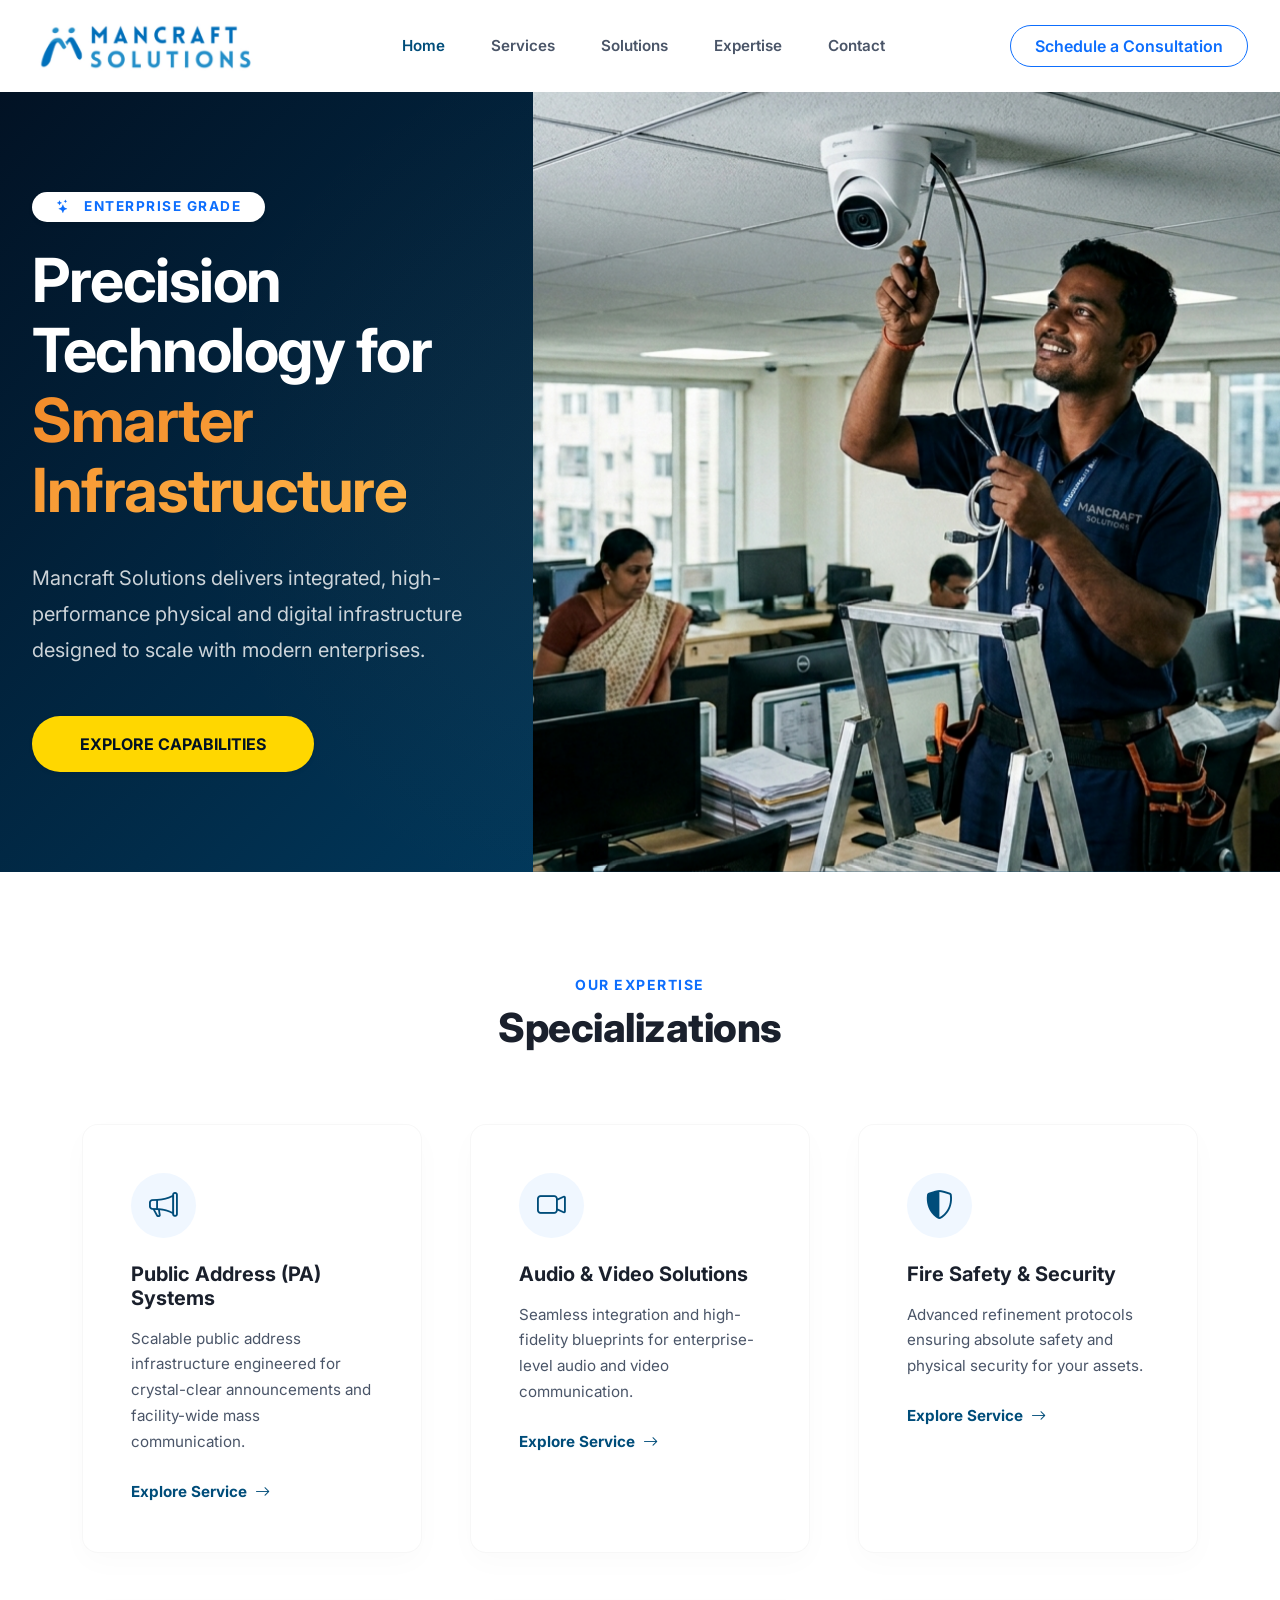
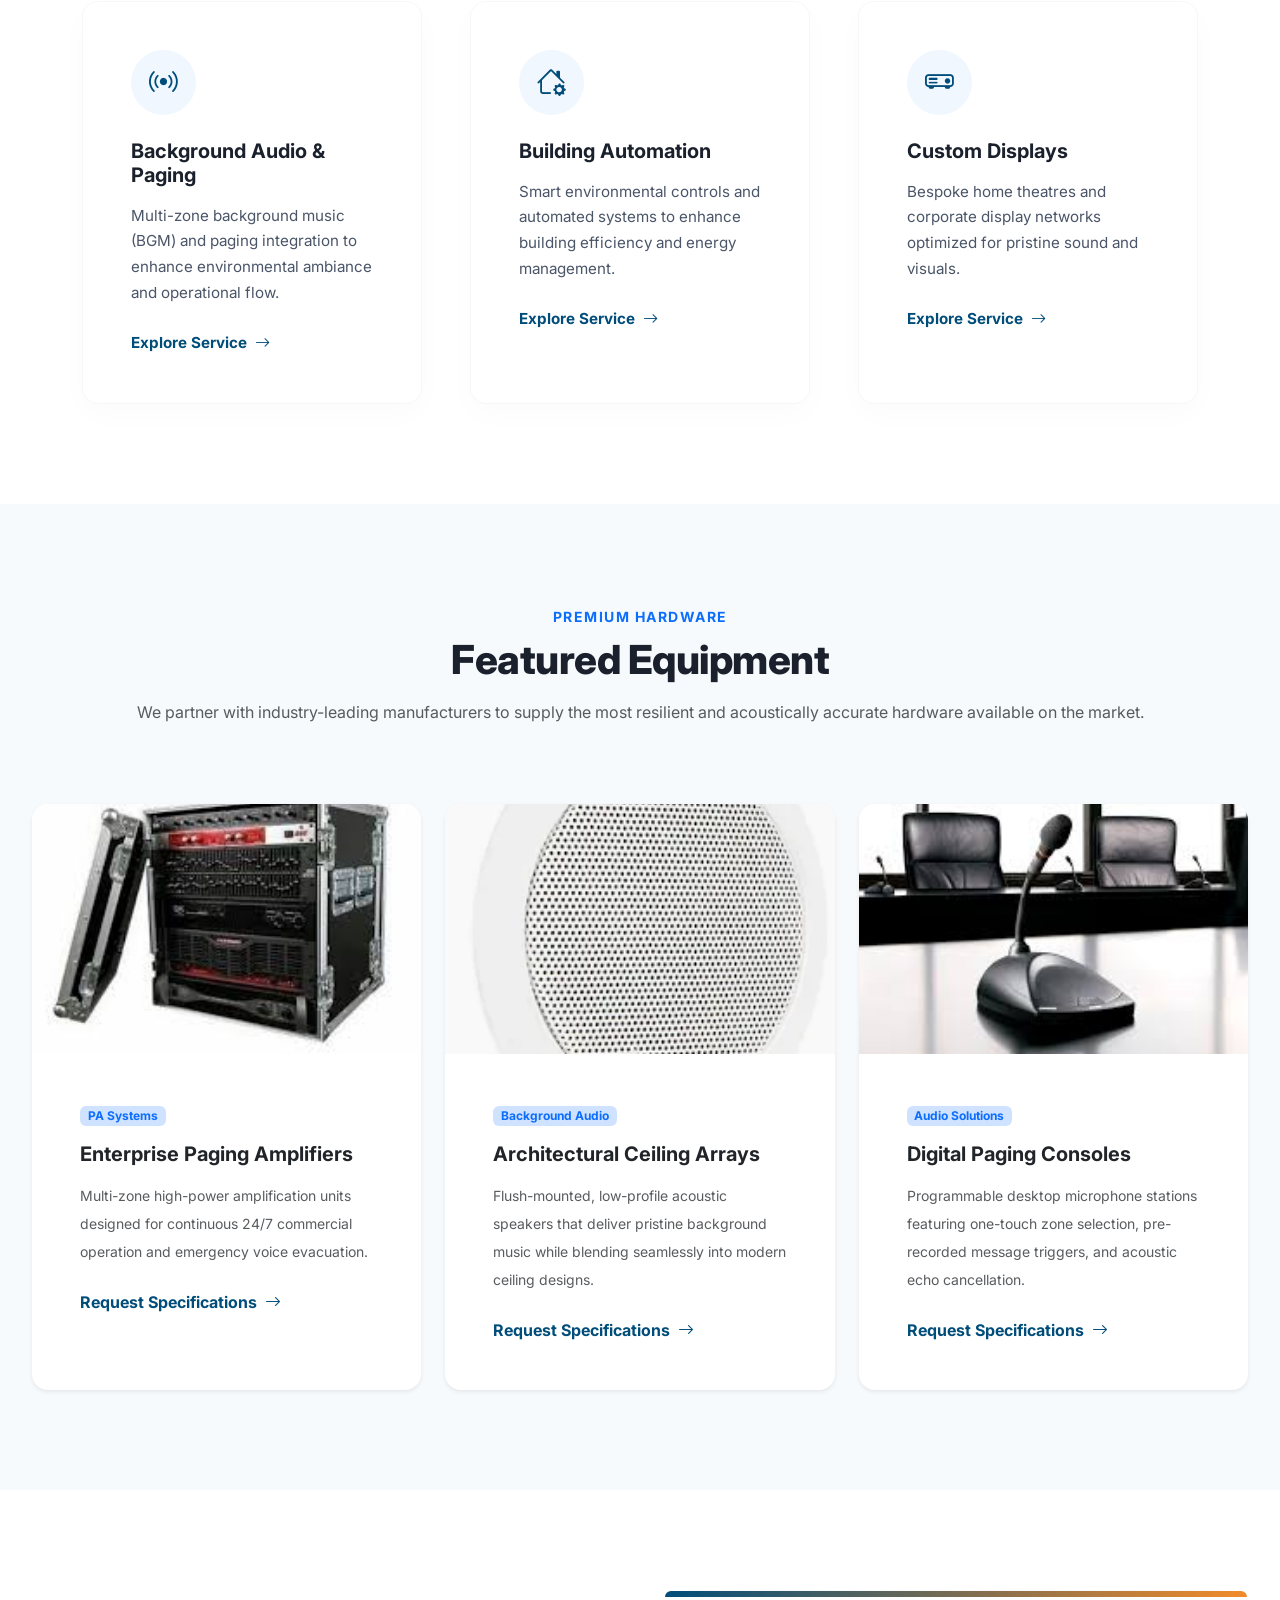
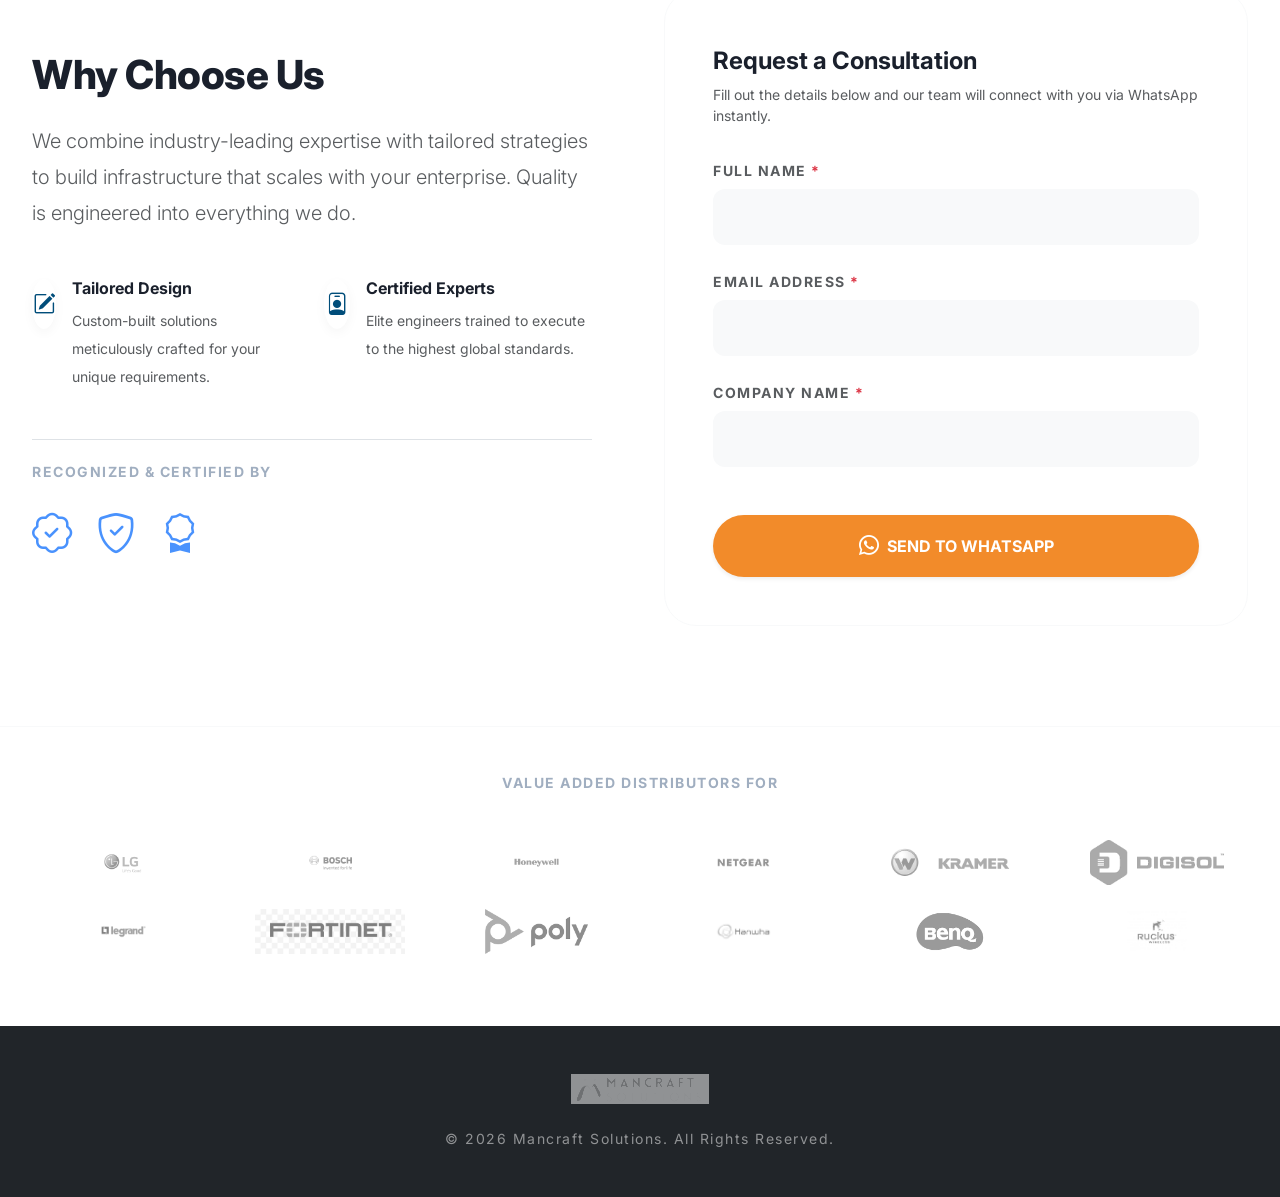
==== commit 92ff451d: "allignment fix" ====
--- a/index.html
+++ b/index.html
@@ -7,6 +7,10 @@
     
     <link href="https://cdn.jsdelivr.net/npm/bootstrap@5.3.0/dist/css/bootstrap.min.css" rel="stylesheet">
     <link rel="stylesheet" href="https://cdn.jsdelivr.net/npm/bootstrap-icons@1.11.1/font/bootstrap-icons.css">
+    
+    <!-- AOS Animation CSS -->
+    <link href="https://unpkg.com/aos@2.3.1/dist/aos.css" rel="stylesheet">
+    
     <link rel="stylesheet" href="style.css">
 </head>
 <body>
@@ -40,45 +44,49 @@
     </nav>
 
     <!-- =========================
-         HERO SECTION (FIXED SIZING & SPACING)
-         ========================= -->
-    <section class="hero-section position-relative overflow-hidden" style="background: linear-gradient(135deg, #021224 0%, var(--brand-blue) 100%);">
+         HERO SECTION
+         ========================= -->
+    <section class="hero-section position-relative overflow-hidden p-0" style="background: linear-gradient(135deg, #021224 0%, var(--brand-blue) 100%);">
         <div class="position-absolute top-50 start-50 translate-middle w-100 h-100" style="background: radial-gradient(circle, rgba(242,139,42,0.05) 0%, rgba(0,0,0,0) 60%);"></div>
         
-        <div class="container-wide position-relative z-index-2">
-            <div class="row align-items-center g-4 g-lg-5">
+        <div class="container-fluid p-0 position-relative z-index-2">
+            <div class="row g-0 align-items-stretch">
                 
-                <div class="col-lg-5 mb-4 mb-lg-0">
-                    <span class="badge bg-white text-primary rounded-pill px-4 py-2 mb-4 fw-bold tracking-wide shadow-sm" style="font-size: 0.85rem;">
-                        <i class="bi bi-stars me-2"></i> ENTERPRISE GRADE
-                    </span>
-                    
-                    <h1 class="hero-title text-white fw-bold mb-4" style="line-height: 1.15; letter-spacing: -1.5px;">
-                        Precision Technology for <br>
-                        <span class="text-orange-gradient">Smarter Infrastructure</span>
-                    </h1>
-                    
-                    <p class="mb-4 mb-lg-5" style="color: rgba(255, 255, 255, 0.8); font-size: 1.25rem; line-height: 1.8;">
-                        Mancraft Solutions delivers integrated, high-performance physical and digital infrastructure designed to scale with modern enterprises.
-                    </p>
-                    
-                    <div class="d-flex gap-3">
-                        <a href="services.html" class="btn rounded-pill px-5 py-3 fw-bold shadow-sm" style="background-color: #FFD700; color: #021224; border: none; box-shadow: 0 8px 20px rgba(255, 215, 0, 0.3);">
-                            EXPLORE CAPABILITIES
-                        </a>
-                    </div>
-                </div>
-
-                <div class="col-lg-7">
-                    <div id="heroCarousel" class="carousel slide carousel-fade rounded-4 overflow-hidden shadow-premium border border-secondary border-opacity-25" data-bs-ride="carousel">
-                        <div class="carousel-inner">
-                            <div class="carousel-item active" data-bs-interval="4000">
+                <!-- Animated: Slides in from the left -->
+                <div class="col-lg-5 d-flex align-items-center hero-text-pad" data-aos="fade-right">
+                    <div class="w-100">
+                        <span class="badge bg-white text-primary rounded-pill px-4 py-2 mb-4 fw-bold tracking-wide shadow-sm" style="font-size: 0.85rem;">
+                            <i class="bi bi-stars me-2"></i> ENTERPRISE GRADE
+                        </span>
+                        
+                        <h1 class="hero-title text-white fw-bold mb-4" style="line-height: 1.15; letter-spacing: -1.5px;">
+                            Precision Technology for <br>
+                            <span class="text-orange-gradient">Smarter Infrastructure</span>
+                        </h1>
+                        
+                        <p class="mb-4 mb-lg-5" style="color: rgba(255, 255, 255, 0.8); font-size: 1.25rem; line-height: 1.8;">
+                            Mancraft Solutions delivers integrated, high-performance physical and digital infrastructure designed to scale with modern enterprises.
+                        </p>
+                        
+                        <div class="d-flex gap-3">
+                            <a href="services.html" class="btn rounded-pill px-5 py-3 fw-bold shadow-sm" style="background-color: #FFD700; color: #021224; border: none; box-shadow: 0 8px 20px rgba(255, 215, 0, 0.3);">
+                                EXPLORE CAPABILITIES
+                            </a>
+                        </div>
+                    </div>
+                </div>
+
+                <!-- Animated: Slides in from the right -->
+                <div class="col-lg-7 position-relative" data-aos="fade-left" data-aos-delay="200">
+                    <div id="heroCarousel" class="carousel slide carousel-fade h-100" data-bs-ride="carousel">
+                        <div class="carousel-inner h-100">
+                            <div class="carousel-item active h-100" data-bs-interval="4000">
                                 <img src="Gemini_Generated_Image_b769cib769cib769.png" class="d-block w-100 custom-slider-img" alt="PA System Installation">
                             </div>
-                            <div class="carousel-item" data-bs-interval="4000">
+                            <div class="carousel-item h-100" data-bs-interval="4000">
                                 <img src="Gemini_Generated_Image_xh9kwmxh9kwmxh9k.png" class="d-block w-100 custom-slider-img" alt="Professional Audio Rack Wiring">
                             </div>
-                            <div class="carousel-item" data-bs-interval="4000">
+                            <div class="carousel-item h-100" data-bs-interval="4000">
                                 <img src="male-electrician-works-switchboard-overalls-against-backdrop-emergency-lighting.jpg" class="d-block w-100 custom-slider-img" alt="Background Audio Control Setup">
                             </div>
                         </div>
@@ -95,14 +103,14 @@
     <section class="section-padding bg-white">
         <div class="container">
             
-            <div class="text-center mb-5 pb-3">
+            <div class="text-center mb-5 pb-3" data-aos="fade-up">
                 <span class="text-uppercase text-primary fw-bold tracking-wide small">Our Expertise</span>
                 <h2 class="section-title mt-2">Specializations</h2>
             </div>
 
             <div class="row g-4 g-lg-5">
                 
-                <div class="col-lg-4 col-md-6">
+                <div class="col-lg-4 col-md-6" data-aos="fade-up" data-aos-delay="100">
                     <div class="feature-card p-4 p-xl-5 rounded-4 h-100">
                         <div class="icon-box mb-4"><i class="bi bi-megaphone"></i></div>
                         <h5 class="card-title mb-3">Public Address (PA) Systems</h5>
@@ -111,7 +119,7 @@
                     </div>
                 </div>
 
-                <div class="col-lg-4 col-md-6">
+                <div class="col-lg-4 col-md-6" data-aos="fade-up" data-aos-delay="200">
                     <div class="feature-card p-4 p-xl-5 rounded-4 h-100">
                         <div class="icon-box mb-4"><i class="bi bi-camera-video"></i></div>
                         <h5 class="card-title mb-3">Audio & Video Solutions</h5>
@@ -120,7 +128,7 @@
                     </div>
                 </div>
 
-                <div class="col-lg-4 col-md-6">
+                <div class="col-lg-4 col-md-6" data-aos="fade-up" data-aos-delay="300">
                     <div class="feature-card p-4 p-xl-5 rounded-4 h-100">
                         <div class="icon-box mb-4"><i class="bi bi-shield-shaded"></i></div>
                         <h5 class="card-title mb-3">Fire Safety & Security</h5>
@@ -129,7 +137,7 @@
                     </div>
                 </div>
 
-                <div class="col-lg-4 col-md-6">
+                <div class="col-lg-4 col-md-6" data-aos="fade-up" data-aos-delay="100">
                     <div class="feature-card p-4 p-xl-5 rounded-4 h-100">
                         <div class="icon-box mb-4"><i class="bi bi-broadcast"></i></div>
                         <h5 class="card-title mb-3">Background Audio & Paging</h5>
@@ -138,7 +146,7 @@
                     </div>
                 </div>
 
-                <div class="col-lg-4 col-md-6">
+                <div class="col-lg-4 col-md-6" data-aos="fade-up" data-aos-delay="200">
                     <div class="feature-card p-4 p-xl-5 rounded-4 h-100">
                         <div class="icon-box mb-4"><i class="bi bi-house-gear"></i></div>
                         <h5 class="card-title mb-3">Building Automation</h5>
@@ -147,7 +155,7 @@
                     </div>
                 </div>
 
-                <div class="col-lg-4 col-md-6">
+                <div class="col-lg-4 col-md-6" data-aos="fade-up" data-aos-delay="300">
                     <div class="feature-card p-4 p-xl-5 rounded-4 h-100">
                         <div class="icon-box mb-4"><i class="bi bi-projector"></i></div>
                         <h5 class="card-title mb-3">Custom Displays</h5>
@@ -166,7 +174,7 @@
     <section class="section-padding position-relative" style="background-color: var(--bg-light);">
         <div class="container-wide">
             
-            <div class="text-center mb-5 pb-3">
+            <div class="text-center mb-5 pb-3" data-aos="fade-up">
                 <span class="text-uppercase text-primary fw-bold tracking-wide small">Premium Hardware</span>
                 <h2 class="section-title mt-2">Featured Equipment</h2>
                 <p class="text-muted mt-3 max-w-700 mx-auto">We partner with industry-leading manufacturers to supply the most resilient and acoustically accurate hardware available on the market.</p>
@@ -174,7 +182,7 @@
 
             <div class="row g-4">
                 
-                <div class="col-lg-4 col-md-6">
+                <div class="col-lg-4 col-md-6" data-aos="fade-up" data-aos-delay="100">
                     <div class="card h-100 border-0 rounded-4 shadow-sm feature-card overflow-hidden">
                         <img src="pramplifier racks.jpg" class="card-img-top" alt="PA Amplifier Rack" style="height: 250px; object-fit: cover; background-color: #e2e8f0;">
                         <div class="card-body p-4 p-xl-5">
@@ -186,7 +194,7 @@
                     </div>
                 </div>
 
-                <div class="col-lg-4 col-md-6">
+                <div class="col-lg-4 col-md-6" data-aos="fade-up" data-aos-delay="200">
                     <div class="card h-100 border-0 rounded-4 shadow-sm feature-card overflow-hidden">
                         <img src="speakers.webp" class="card-img-top" alt="Ceiling Speakers" style="height: 250px; object-fit: cover; background-color: #e2e8f0;">
                         <div class="card-body p-4 p-xl-5">
@@ -198,7 +206,7 @@
                     </div>
                 </div>
 
-                <div class="col-lg-4 col-md-6">
+                <div class="col-lg-4 col-md-6" data-aos="fade-up" data-aos-delay="300">
                     <div class="card h-100 border-0 rounded-4 shadow-sm feature-card overflow-hidden">
                         <img src="microphones.jpg" class="card-img-top" alt="Conference Microphone" style="height: 250px; object-fit: cover; background-color: #e2e8f0;">
                         <div class="card-body p-4 p-xl-5">
@@ -221,7 +229,7 @@
         <div class="container-wide">
             <div class="row align-items-center g-5">
                 
-                <div class="col-lg-6 pe-lg-5">
+                <div class="col-lg-6 pe-lg-5" data-aos="fade-right">
                     <h2 class="section-title mb-4">Why Choose Us</h2>
                     <p class="text-muted mb-5 lead" style="line-height: 1.8;">
                         We combine industry-leading expertise with tailored strategies to build infrastructure that scales with your enterprise. Quality is engineered into everything we do.
@@ -258,7 +266,7 @@
                     </div>
                 </div>
 
-                <div class="col-lg-6">
+                <div class="col-lg-6" data-aos="fade-left" data-aos-delay="100">
                     <div class="bg-white p-4 p-md-5 rounded-5 shadow-premium border border-light position-relative">
                         <div class="position-absolute top-0 start-0 w-100 rounded-top-5" style="height: 6px; background: linear-gradient(90deg, var(--brand-blue), var(--brand-orange));"></div>
 
@@ -293,7 +301,7 @@
     <!-- =========================
          BRANDS GRID
          ========================= -->
-    <section class="py-5 bg-white border-top border-light">
+    <section class="py-5 bg-white border-top border-light" data-aos="zoom-in" data-aos-offset="50">
         <div class="container-wide">
             
             <div class="text-center mb-5">
@@ -308,7 +316,7 @@
                 <div class="col text-center"><img src="kraner.png" alt="Kramer" class="brand-logo-img"></div>
                 <div class="col text-center"><img src="digisol.png" alt="Digisol" class="brand-logo-img"></div>
                 <div class="col text-center"><img src="legrand.png" alt="Legrand" class="brand-logo-img"></div>
-                <div class="col text-center"><img src="fortinet.png" alt="Fortinet" class="brand-logo-img"></div>
+                <div class="col text-center"><img src="fortinet.webp" alt="Fortinet" class="brand-logo-img"></div>
                 <div class="col text-center"><img src="poly.png" alt="Poly" class="brand-logo-img"></div>
                 <div class="col text-center"><img src="hanwa.png" alt="Hanwha" class="brand-logo-img"></div>
                 <div class="col text-center"><img src="benq.png" alt="BenQ" class="brand-logo-img"></div>
@@ -322,14 +330,26 @@
          ========================= -->
     <footer class="bg-dark text-white py-5 text-center">
         <div class="container-wide">
+            <!-- REVERTED: Added back the grayscale and brightness filters -->
             <img src="Picsart_26-04-26_11-43-35-209.jpg.jpeg" alt="Logo" height="30" class="mb-4 opacity-50" style="filter: grayscale(100%) brightness(200%);">
             <p class="mb-0 small text-white-50 tracking-wide">&copy; 2026 Mancraft Solutions. All Rights Reserved.</p>
         </div>
     </footer>
 
     <script src="https://cdn.jsdelivr.net/npm/bootstrap@5.3.0/dist/js/bootstrap.bundle.min.js"></script>
+    
+    <!-- AOS Animation Script -->
+    <script src="https://unpkg.com/aos@2.3.1/dist/aos.js"></script>
 
     <script>
+        // Initialize Scroll Animations
+        AOS.init({
+            duration: 800, // Animation takes 0.8 seconds
+            once: true,    // Animations only happen once when scrolling down
+            offset: 100    // Triggers animation slightly before you scroll exactly to the item
+        });
+
+        // WhatsApp Form Script
         document.getElementById('whatsappForm').addEventListener('submit', function(event) {
             event.preventDefault();
 
@@ -340,7 +360,7 @@
             const phoneNumber = "918088803188"; 
 
             const message = `Hello Mancraft Solutions!%0A%0ANew Consultation Request:%0A- Name: ${name}%0A- Email: ${email}%0A- Company: ${company}`;
-            const whatsappUrl = `https://wa.me/${"918088803188"}?text=${message}`;
+            const whatsappUrl = `https://wa.me/${phoneNumber}?text=${message}`;
 
             window.open(whatsappUrl, '_blank');
         });
--- a/style.css
+++ b/style.css
@@ -12,18 +12,16 @@
     --bg-light: #f7fafc; 
 }
 
-/* Custom Wide Layout (FIXED PADDING) */
+/* Custom Wide Layout */
 .container-wide {
     width: 100%;
     max-width: 1536px; 
     margin-right: auto;
     margin-left: auto;
-    /* Standard 15px padding for mobile so images aren't squished */
     padding-right: 15px; 
     padding-left: 15px;
 }
 
-/* Brings back wider padding only on desktop */
 @media (min-width: 992px) {
     .container-wide {
         padding-right: 2rem;
@@ -84,56 +82,61 @@
 }
 
 /* =========================================
-   HERO SECTION (FIXED HEIGHTS)
-   ========================================= */
-/* 1. MOBILE-FIRST STYLES */
+   HERO SECTION (FULL BLEED FIX)
+   ========================================= */
 .hero-section {
-    padding: 40px 0 !important; 
+    padding: 0 !important; /* Forces zero outer gap */
+}
+
+/* Controls the text padding so it still aligns perfectly with the rest of your site */
+.hero-text-pad {
+    padding: 60px 15px; /* Mobile padding */
 }
 
 .hero-title {
-    font-size: 2.5rem; 
+    font-size: 2.8rem; 
     font-weight: 800;
     line-height: 1.15;
     letter-spacing: -1px; 
     padding-bottom: 10px; 
 }
 
-/* Reduced height for mobile so it looks like a wide banner */
+/* Makes the image completely fill its side of the screen */
 .custom-slider-img {
-    height: 280px !important; 
+    height: 100% !important; 
+    min-height: 450px; /* Stops image from getting too thin on mobile */
     width: 100%;
     object-fit: cover; 
     object-position: center;
 }
 
-.shadow-premium {
-    box-shadow: 0 20px 40px rgba(0, 0, 0, 0.06); 
-}
-
-/* 2. DESKTOP STYLES */
+/* Desktop Styles */
 @media (min-width: 992px) {
-    .hero-section {
-        padding: 60px 0 !important; 
-    }
-    
+    .hero-text-pad {
+        padding-top: 100px;
+        padding-bottom: 100px;
+        /* This perfectly aligns the left text with your container-wide elements below! */
+        padding-left: max(2rem, calc((100vw - 1536px) / 2 + 2rem)); 
+        padding-right: 4rem;
+    }
+
     .hero-title {
         font-size: 3.8rem; 
         letter-spacing: -1.5px;
     }
     
-    /* Reduced from 700px to 550px. This permanently kills the dead blue space! */
     .custom-slider-img {
-        height: 550px !important; 
-    }
-}
-
-/* Minor text wrap fix for tablets */
+        min-height: 650px; /* Cinematic height for desktop */
+    }
+}
+
+/* Mobile text wrap fix */
 @media (max-width: 991px) {
     .hero-title {
         font-size: 2.8rem !important; 
     }
 }
+
 
 /* =========================================
    SPECIALIZATIONS CARDS
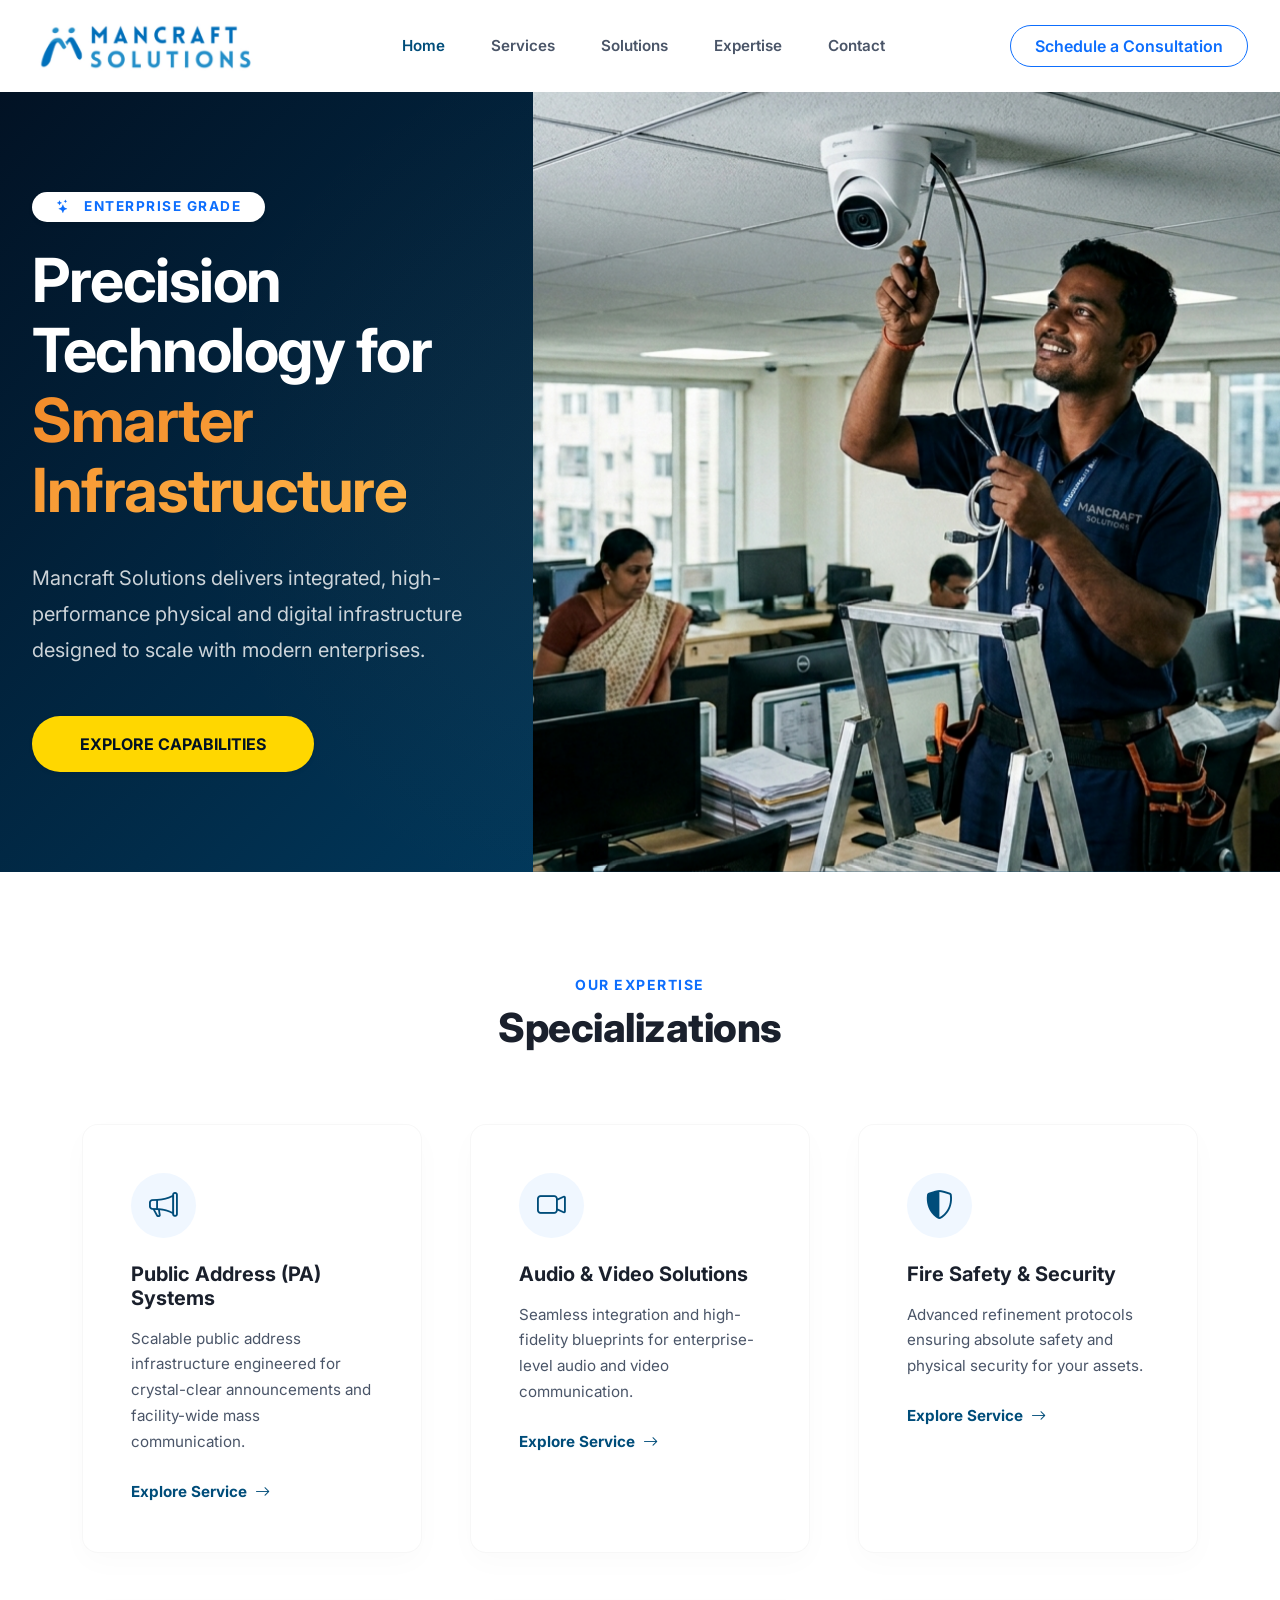
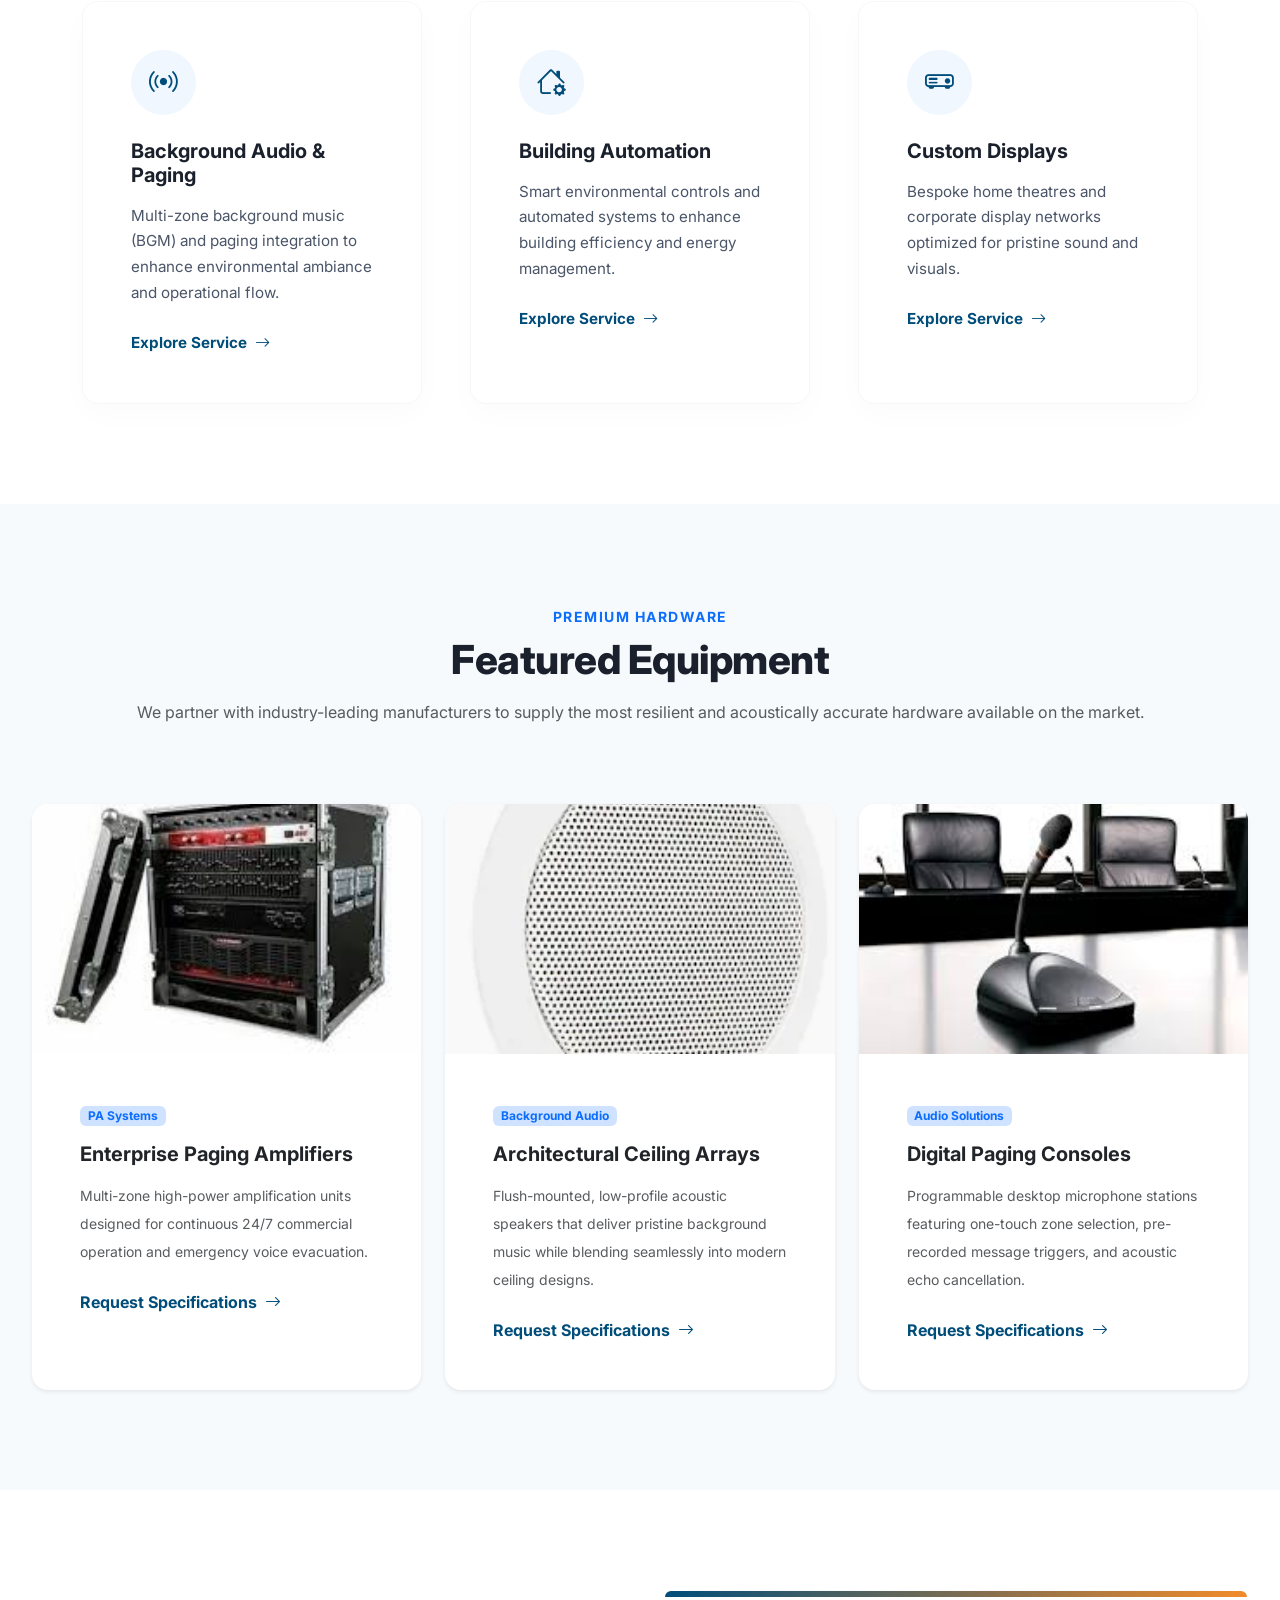
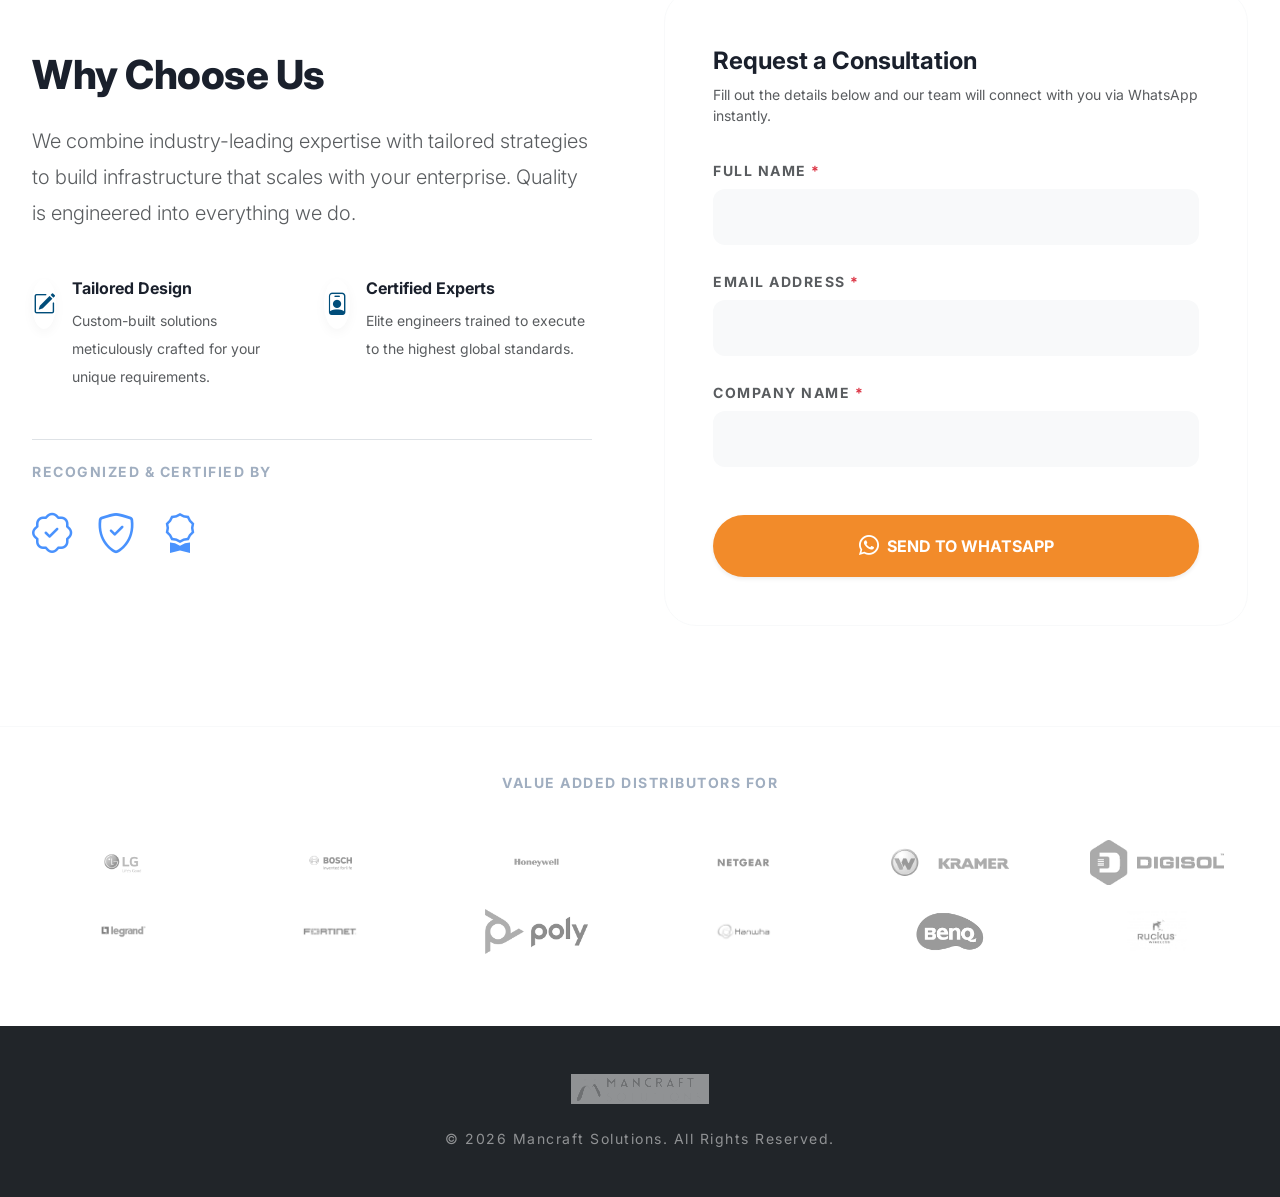
==== commit 329db01e: "fortinet update" ====
--- a/index.html
+++ b/index.html
@@ -316,7 +316,7 @@
                 <div class="col text-center"><img src="kraner.png" alt="Kramer" class="brand-logo-img"></div>
                 <div class="col text-center"><img src="digisol.png" alt="Digisol" class="brand-logo-img"></div>
                 <div class="col text-center"><img src="legrand.png" alt="Legrand" class="brand-logo-img"></div>
-                <div class="col text-center"><img src="fortinet.webp" alt="Fortinet" class="brand-logo-img"></div>
+                <div class="col text-center"><img src="fortinet.png" alt="Fortinet" class="brand-logo-img"></div>
                 <div class="col text-center"><img src="poly.png" alt="Poly" class="brand-logo-img"></div>
                 <div class="col text-center"><img src="hanwa.png" alt="Hanwha" class="brand-logo-img"></div>
                 <div class="col text-center"><img src="benq.png" alt="BenQ" class="brand-logo-img"></div>
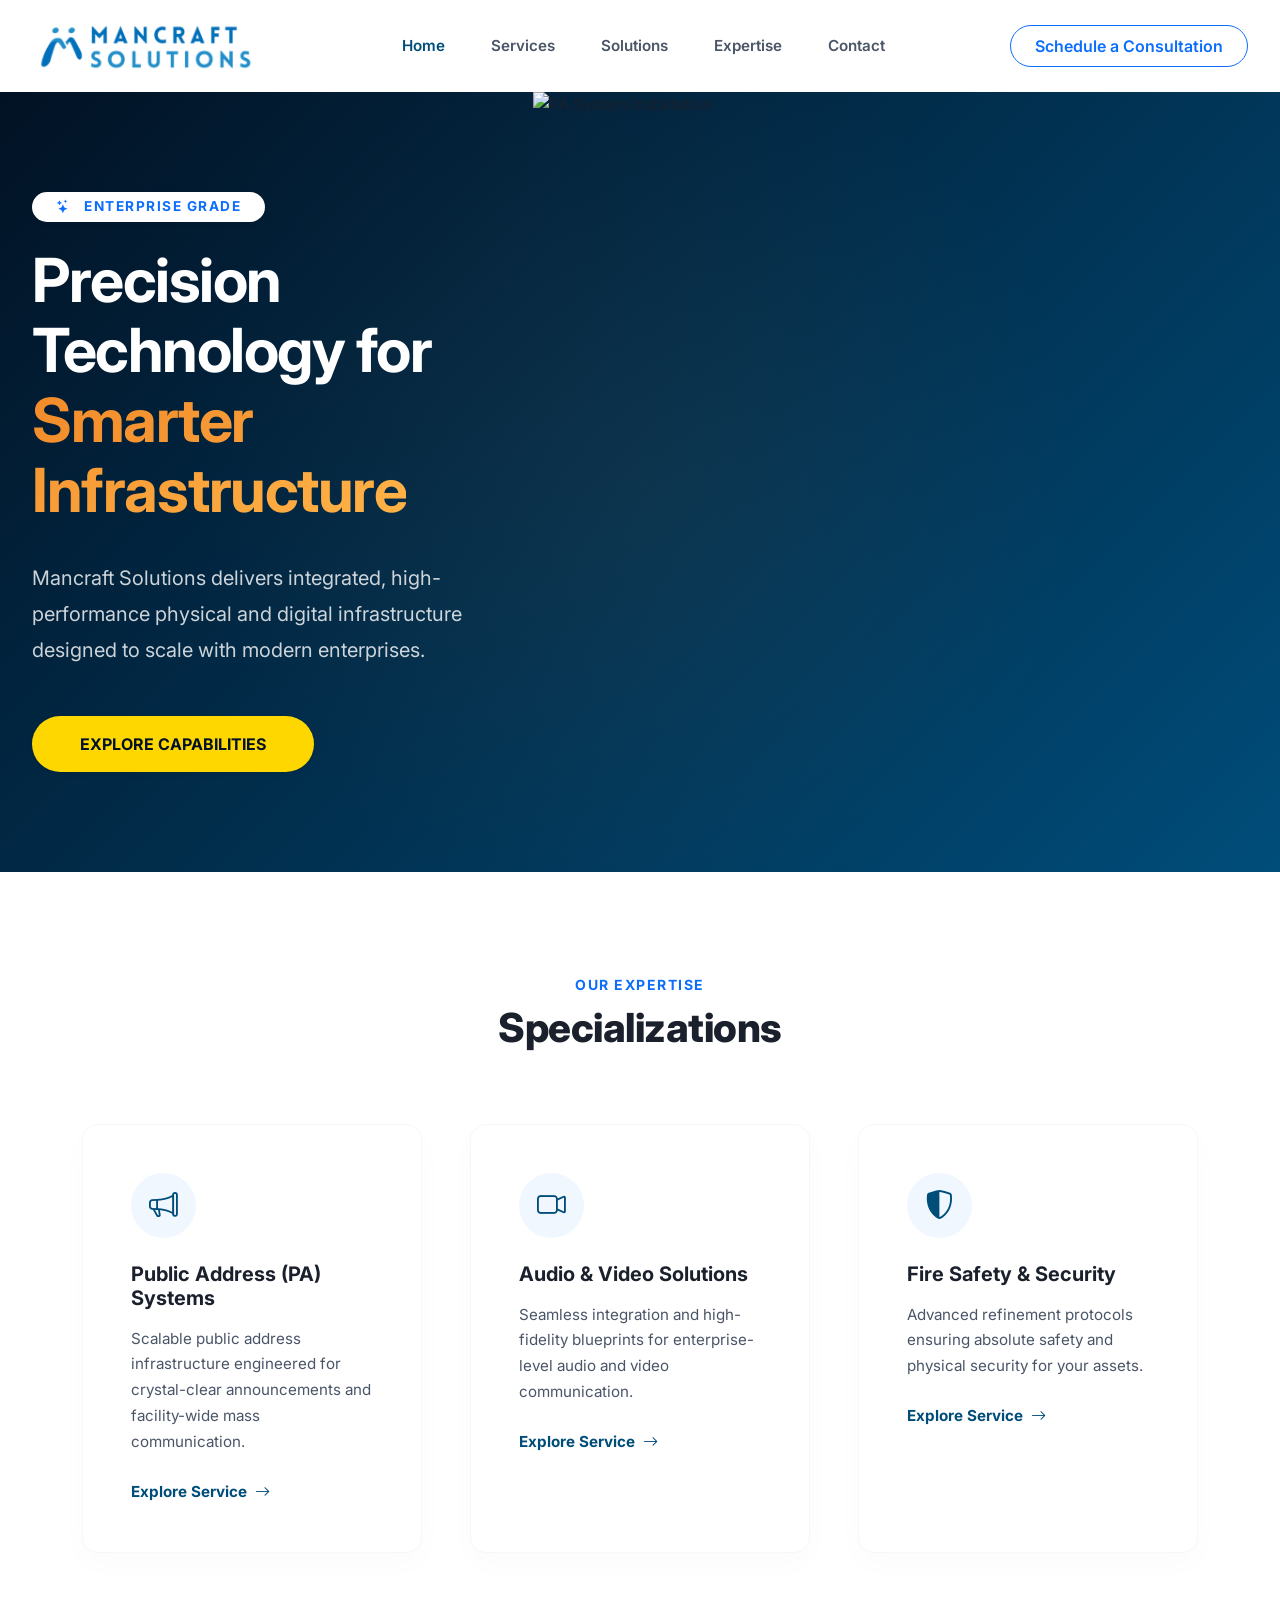
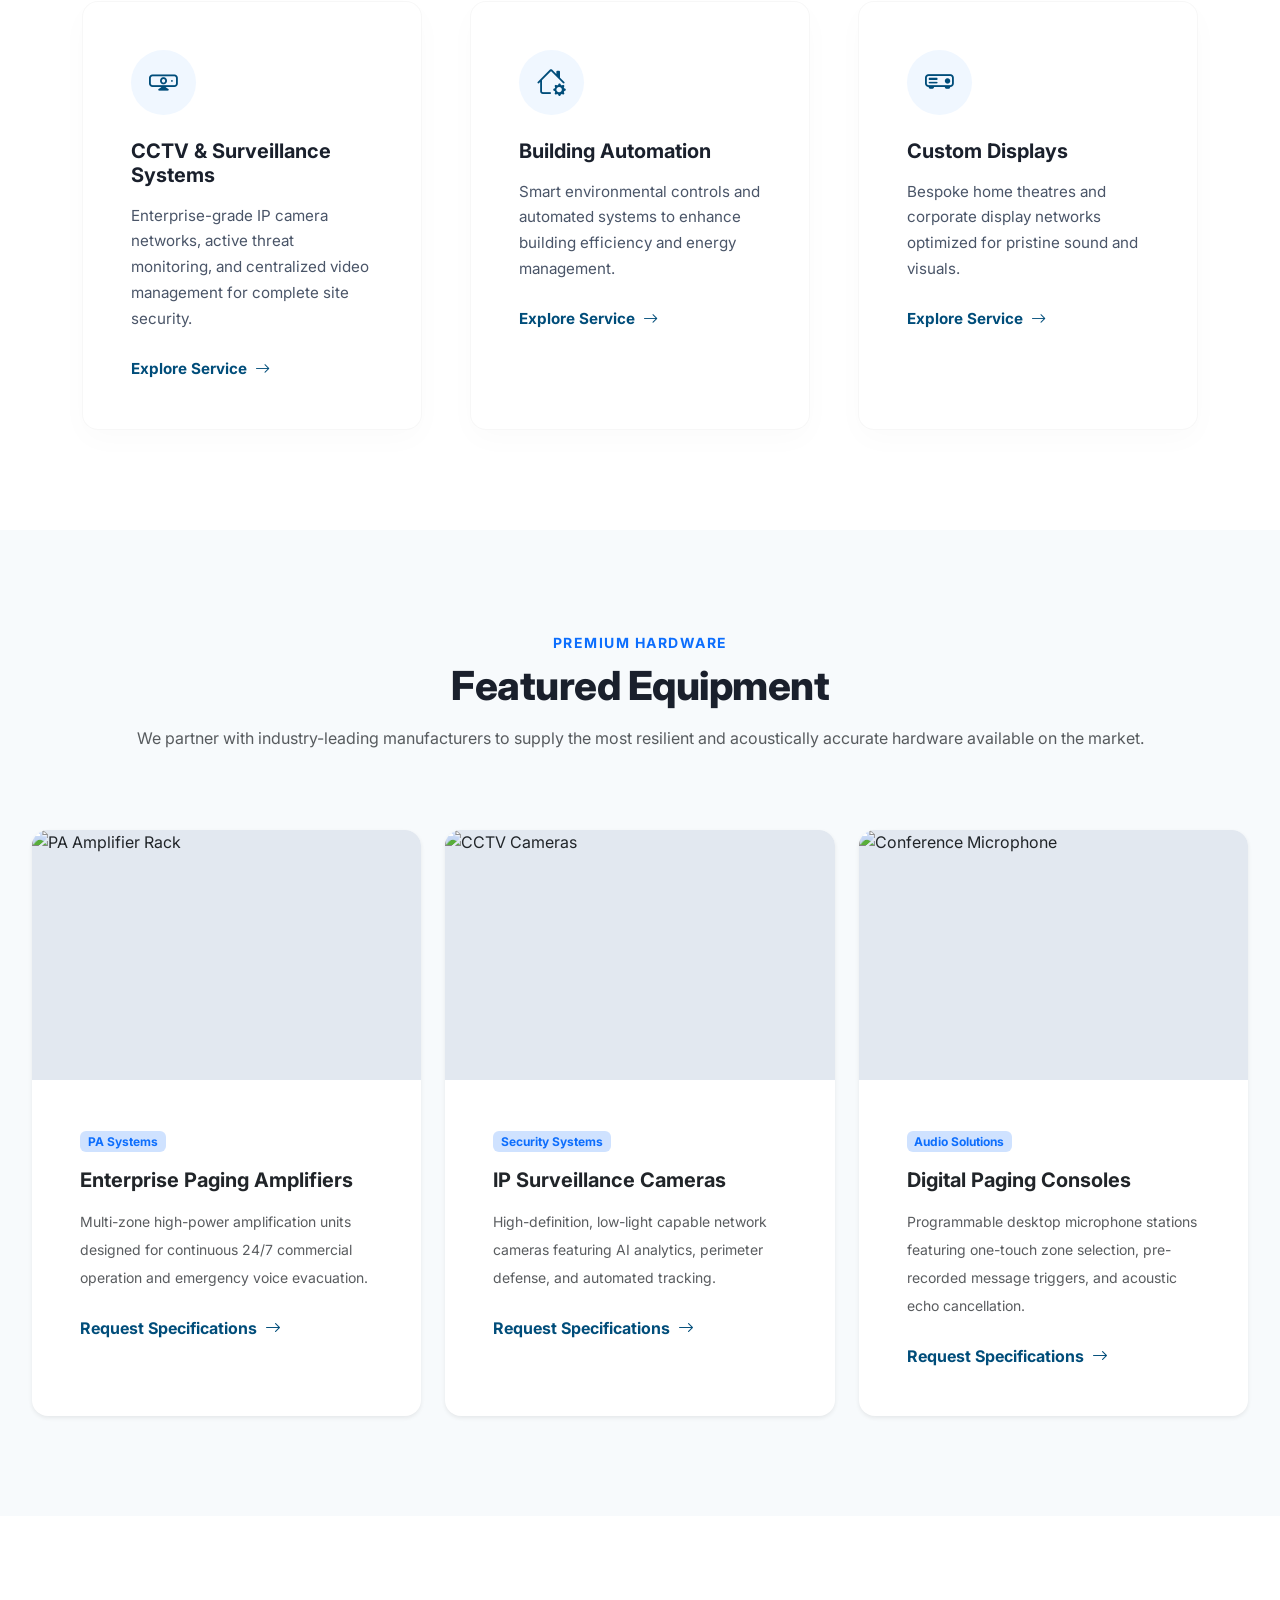
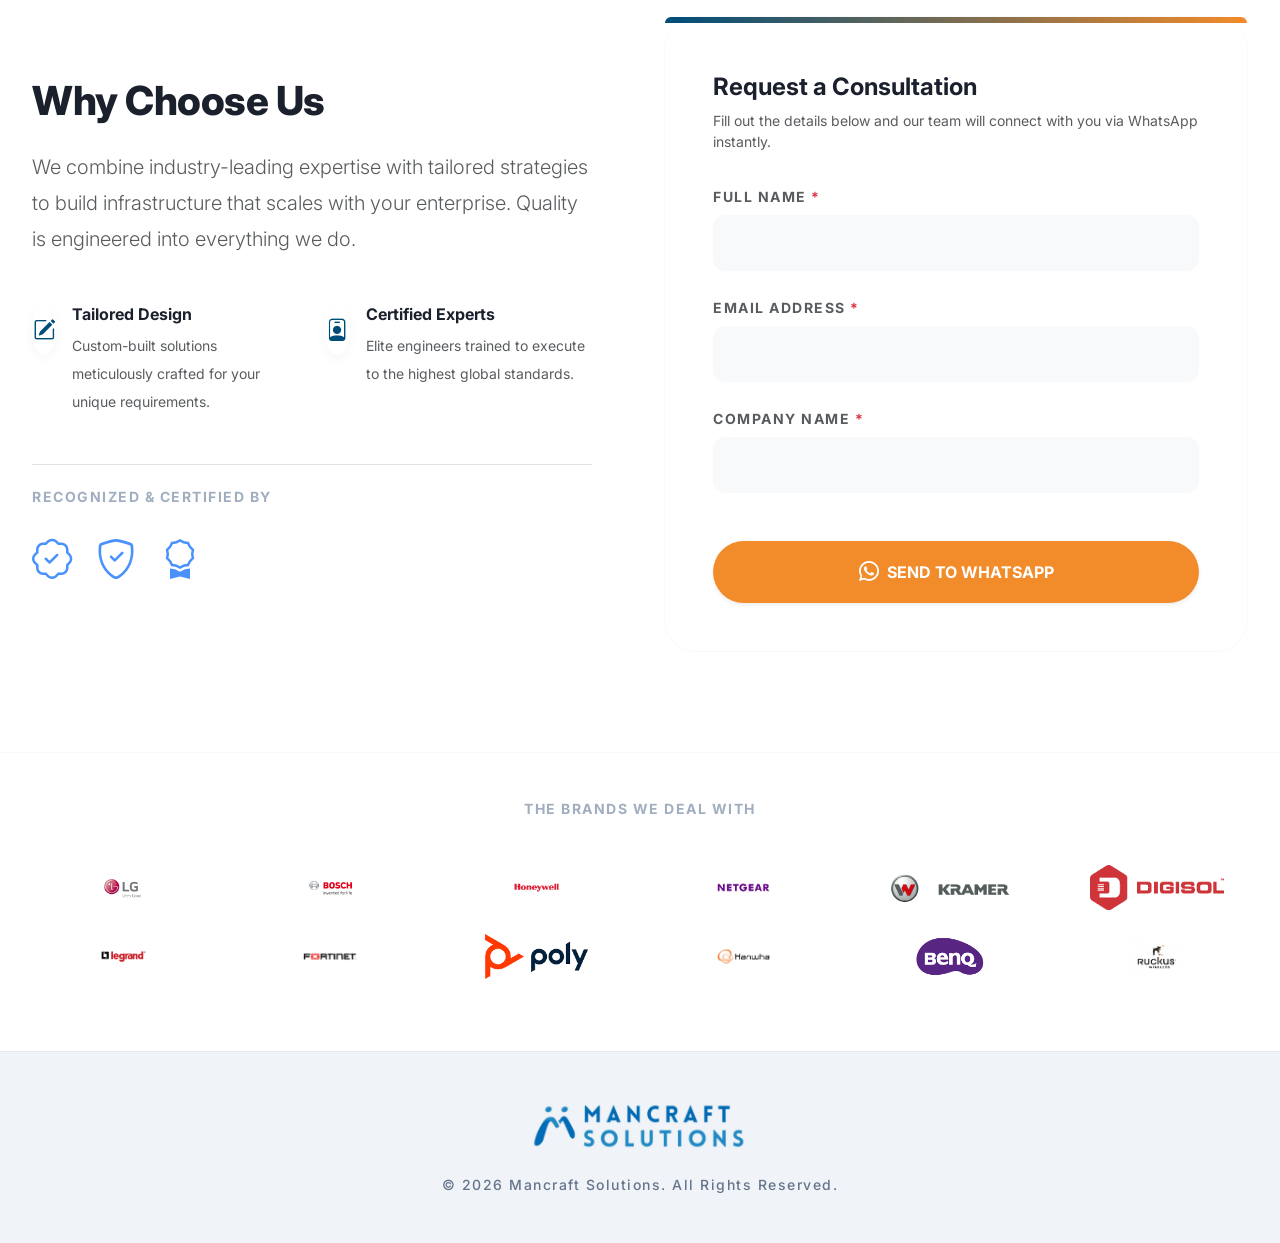
==== commit d820f805: "fixed one" ====
--- a/index.html
+++ b/index.html
@@ -52,7 +52,6 @@
         <div class="container-fluid p-0 position-relative z-index-2">
             <div class="row g-0 align-items-stretch">
                 
-                <!-- Animated: Slides in from the left -->
                 <div class="col-lg-5 d-flex align-items-center hero-text-pad" data-aos="fade-right">
                     <div class="w-100">
                         <span class="badge bg-white text-primary rounded-pill px-4 py-2 mb-4 fw-bold tracking-wide shadow-sm" style="font-size: 0.85rem;">
@@ -76,19 +75,16 @@
                     </div>
                 </div>
 
-                <!-- Animated: Slides in from the right -->
                 <div class="col-lg-7 position-relative" data-aos="fade-left" data-aos-delay="200">
                     <div id="heroCarousel" class="carousel slide carousel-fade h-100" data-bs-ride="carousel">
                         <div class="carousel-inner h-100">
                             <div class="carousel-item active h-100" data-bs-interval="4000">
-                                <img src="Gemini_Generated_Image_b769cib769cib769.png" class="d-block w-100 custom-slider-img" alt="PA System Installation">
+                                <img src="Gemini_Generated_Image_xh9kwmxh9kwmxh9k.png" class="d-block w-100 custom-slider-img" alt="PA System Installation">
                             </div>
                             <div class="carousel-item h-100" data-bs-interval="4000">
-                                <img src="Gemini_Generated_Image_xh9kwmxh9kwmxh9k.png" class="d-block w-100 custom-slider-img" alt="Professional Audio Rack Wiring">
-                            </div>
-                            <div class="carousel-item h-100" data-bs-interval="4000">
-                                <img src="male-electrician-works-switchboard-overalls-against-backdrop-emergency-lighting.jpg" class="d-block w-100 custom-slider-img" alt="Background Audio Control Setup">
-                            </div>
+                                <img src="Gemini_Generated_Image_b769cib769cib769.png" class="d-block w-100 custom-slider-img" alt="Professional Audio Rack Wiring">
+                            </div>
+                            
                         </div>
                     </div>
                 </div>
@@ -137,11 +133,12 @@
                     </div>
                 </div>
 
+                <!-- NEW: SECURITY SYSTEM CARD -->
                 <div class="col-lg-4 col-md-6" data-aos="fade-up" data-aos-delay="100">
                     <div class="feature-card p-4 p-xl-5 rounded-4 h-100">
-                        <div class="icon-box mb-4"><i class="bi bi-broadcast"></i></div>
-                        <h5 class="card-title mb-3">Background Audio & Paging</h5>
-                        <p class="card-text mb-4">Multi-zone background music (BGM) and paging integration to enhance environmental ambiance and operational flow.</p>
+                        <div class="icon-box mb-4"><i class="bi bi-webcam"></i></div>
+                        <h5 class="card-title mb-3">CCTV & Surveillance Systems</h5>
+                        <p class="card-text mb-4">Enterprise-grade IP camera networks, active threat monitoring, and centralized video management for complete site security.</p>
                         <a href="services.html" class="learn-more-link fw-bold text-decoration-none">Explore Service <i class="bi bi-arrow-right ms-1"></i></a>
                     </div>
                 </div>
@@ -184,7 +181,7 @@
                 
                 <div class="col-lg-4 col-md-6" data-aos="fade-up" data-aos-delay="100">
                     <div class="card h-100 border-0 rounded-4 shadow-sm feature-card overflow-hidden">
-                        <img src="pramplifier racks.jpg" class="card-img-top" alt="PA Amplifier Rack" style="height: 250px; object-fit: cover; background-color: #e2e8f0;">
+                        <img src="product-1.png" class="card-img-top" alt="PA Amplifier Rack" style="height: 250px; object-fit: cover; background-color: #e2e8f0;">
                         <div class="card-body p-4 p-xl-5">
                             <span class="badge bg-primary-subtle text-primary mb-3">PA Systems</span>
                             <h5 class="fw-bold mb-3">Enterprise Paging Amplifiers</h5>
@@ -194,13 +191,14 @@
                     </div>
                 </div>
 
+                <!-- NEW: SECURITY CAMERAS PRODUCT -->
                 <div class="col-lg-4 col-md-6" data-aos="fade-up" data-aos-delay="200">
                     <div class="card h-100 border-0 rounded-4 shadow-sm feature-card overflow-hidden">
-                        <img src="speakers.webp" class="card-img-top" alt="Ceiling Speakers" style="height: 250px; object-fit: cover; background-color: #e2e8f0;">
+                        <img src="product-3.png" class="card-img-top" alt="CCTV Cameras" style="height: 250px; object-fit: cover; background-color: #e2e8f0;">
                         <div class="card-body p-4 p-xl-5">
-                            <span class="badge bg-primary-subtle text-primary mb-3">Background Audio</span>
-                            <h5 class="fw-bold mb-3">Architectural Ceiling Arrays</h5>
-                            <p class="text-muted small mb-4 lh-lg">Flush-mounted, low-profile acoustic speakers that deliver pristine background music while blending seamlessly into modern ceiling designs.</p>
+                            <span class="badge bg-primary-subtle text-primary mb-3">Security Systems</span>
+                            <h5 class="fw-bold mb-3">IP Surveillance Cameras</h5>
+                            <p class="text-muted small mb-4 lh-lg">High-definition, low-light capable network cameras featuring AI analytics, perimeter defense, and automated tracking.</p>
                             <a href="contact.html" class="fw-bold text-decoration-none d-flex align-items-center" style="color: var(--brand-blue);">Request Specifications <i class="bi bi-arrow-right ms-2"></i></a>
                         </div>
                     </div>
@@ -208,7 +206,7 @@
 
                 <div class="col-lg-4 col-md-6" data-aos="fade-up" data-aos-delay="300">
                     <div class="card h-100 border-0 rounded-4 shadow-sm feature-card overflow-hidden">
-                        <img src="microphones.jpg" class="card-img-top" alt="Conference Microphone" style="height: 250px; object-fit: cover; background-color: #e2e8f0;">
+                        <img src="product-2.png" class="card-img-top" alt="Conference Microphone" style="height: 250px; object-fit: cover; background-color: #e2e8f0;">
                         <div class="card-body p-4 p-xl-5">
                             <span class="badge bg-primary-subtle text-primary mb-3">Audio Solutions</span>
                             <h5 class="fw-bold mb-3">Digital Paging Consoles</h5>
@@ -305,7 +303,8 @@
         <div class="container-wide">
             
             <div class="text-center mb-5">
-                <h6 class="fw-bold text-uppercase tracking-wide small" style="color: #a0aec0;">Value Added Distributors For</h6>
+                <!-- UPDATED TITLE -->
+                <h6 class="fw-bold text-uppercase tracking-wide small" style="color: #a0aec0;">The Brands We Deal With</h6>
             </div>
             
             <div class="row row-cols-2 row-cols-md-4 row-cols-lg-6 g-4 justify-content-center align-items-center pb-4">
@@ -328,11 +327,11 @@
     <!-- =========================
          FOOTER
          ========================= -->
-    <footer class="bg-dark text-white py-5 text-center">
+    <footer class="py-5 text-center" style="background-color: #f0f4f8; border-top: 1px solid #e2e8f0;">
         <div class="container-wide">
-            <!-- REVERTED: Added back the grayscale and brightness filters -->
-            <img src="Picsart_26-04-26_11-43-35-209.jpg.jpeg" alt="Logo" height="30" class="mb-4 opacity-50" style="filter: grayscale(100%) brightness(200%);">
-            <p class="mb-0 small text-white-50 tracking-wide">&copy; 2026 Mancraft Solutions. All Rights Reserved.</p>
+            <!-- The multiply trick still works perfectly on this soft color -->
+            <img src="Picsart_26-04-26_11-43-35-209.jpg.jpeg" alt="Mancraft Solutions Logo" height="50" class="mb-4" style="mix-blend-mode: multiply;">
+            <p class="mb-0 small tracking-wide fw-medium" style="color: #64748b;">&copy; 2026 Mancraft Solutions. All Rights Reserved.</p>
         </div>
     </footer>
 
@@ -344,9 +343,9 @@
     <script>
         // Initialize Scroll Animations
         AOS.init({
-            duration: 800, // Animation takes 0.8 seconds
-            once: true,    // Animations only happen once when scrolling down
-            offset: 100    // Triggers animation slightly before you scroll exactly to the item
+            duration: 800, 
+            once: true,    
+            offset: 100    
         });
 
         // WhatsApp Form Script
@@ -360,7 +359,7 @@
             const phoneNumber = "918088803188"; 
 
             const message = `Hello Mancraft Solutions!%0A%0ANew Consultation Request:%0A- Name: ${name}%0A- Email: ${email}%0A- Company: ${company}`;
-            const whatsappUrl = `https://wa.me/${phoneNumber}?text=${message}`;
+            const whatsappUrl = `https://wa.me/${"918088803188"}?text=${message}`;
 
             window.open(whatsappUrl, '_blank');
         });
--- a/style.css
+++ b/style.css
@@ -12,7 +12,7 @@
     --bg-light: #f7fafc; 
 }
 
-/* Custom Wide Layout */
+/* Custom Wide Layout (FIXED PADDING) */
 .container-wide {
     width: 100%;
     max-width: 1536px; 
@@ -85,12 +85,11 @@
    HERO SECTION (FULL BLEED FIX)
    ========================================= */
 .hero-section {
-    padding: 0 !important; /* Forces zero outer gap */
-}
-
-/* Controls the text padding so it still aligns perfectly with the rest of your site */
+    padding: 0 !important; 
+}
+
 .hero-text-pad {
-    padding: 60px 15px; /* Mobile padding */
+    padding: 60px 15px; 
 }
 
 .hero-title {
@@ -101,10 +100,9 @@
     padding-bottom: 10px; 
 }
 
-/* Makes the image completely fill its side of the screen */
 .custom-slider-img {
     height: 100% !important; 
-    min-height: 450px; /* Stops image from getting too thin on mobile */
+    min-height: 450px; 
     width: 100%;
     object-fit: cover; 
     object-position: center;
@@ -115,7 +113,6 @@
     .hero-text-pad {
         padding-top: 100px;
         padding-bottom: 100px;
-        /* This perfectly aligns the left text with your container-wide elements below! */
         padding-left: max(2rem, calc((100vw - 1536px) / 2 + 2rem)); 
         padding-right: 4rem;
     }
@@ -126,17 +123,15 @@
     }
     
     .custom-slider-img {
-        min-height: 650px; /* Cinematic height for desktop */
-    }
-}
-
-/* Mobile text wrap fix */
+        min-height: 650px; 
+    }
+}
+
 @media (max-width: 991px) {
     .hero-title {
         font-size: 2.8rem !important; 
     }
 }
-
 
 /* =========================================
    SPECIALIZATIONS CARDS
@@ -222,20 +217,19 @@
 }
 
 /* =========================================
-   BRANDS SECTION (LOGO GRID)
+   BRANDS SECTION (LOGO GRID) - UPDATED FULL COLOR
    ========================================= */
 .brand-logo-img {
     height: 45px;          
     width: 150px;          
     object-fit: contain;   
+    /* mix-blend-mode keeps the white backgrounds completely hidden! */
     mix-blend-mode: multiply; 
-    filter: grayscale(100%) opacity(50%); 
     transition: all 0.3s ease;
     cursor: pointer;
 }
 
 .brand-logo-img:hover {
-    filter: grayscale(0%) opacity(100%);
     transform: translateY(-3px); 
 }
 
